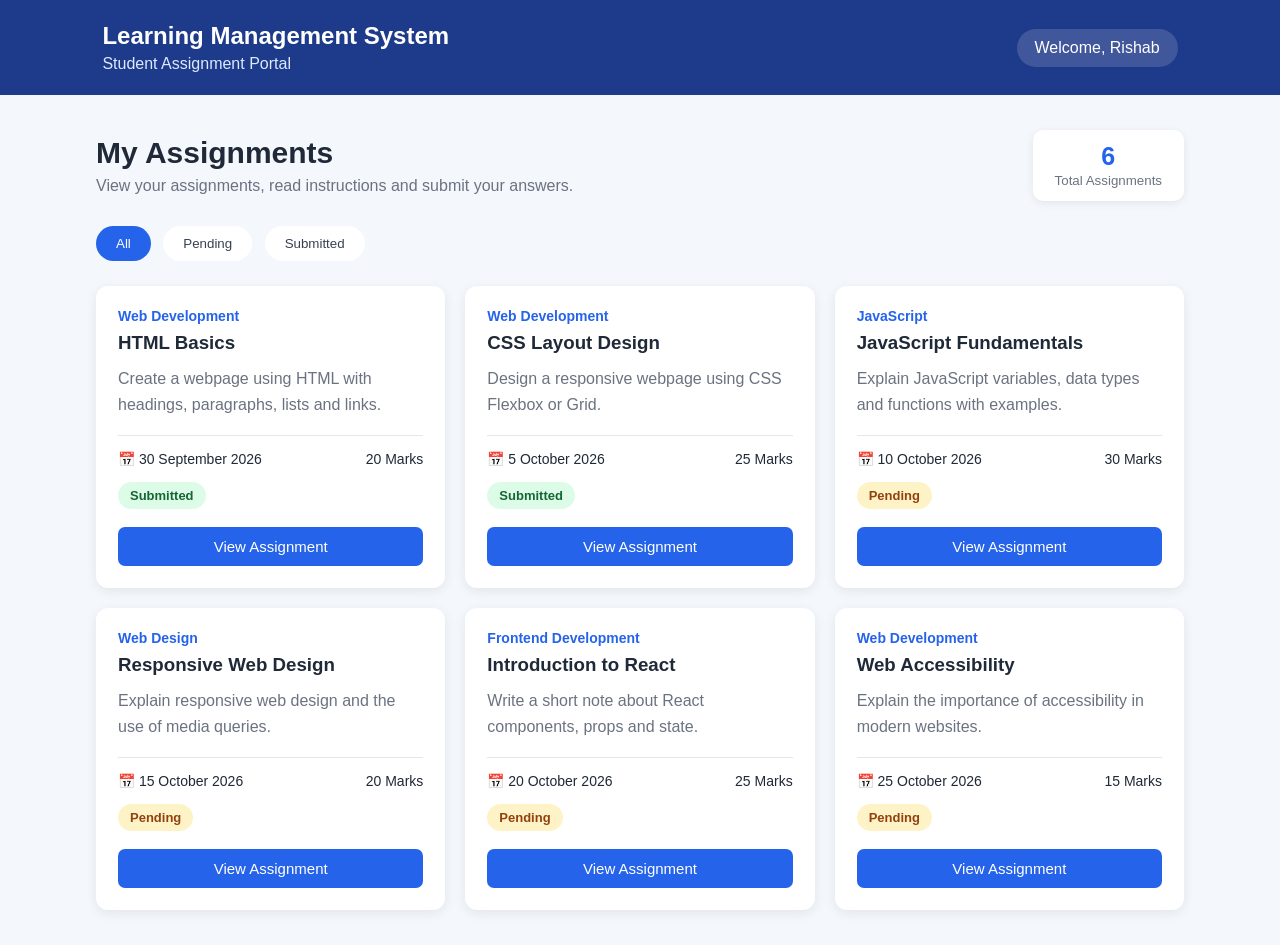
==== index.html @ 7cf72d22 "Assignment part is completed" ====
<!DOCTYPE html>
<html lang="en">

<head>
    <meta charset="UTF-8">
    <meta name="viewport" content="width=device-width, initial-scale=1.0">

    <title>Student Assignments | LMS</title>

    <link rel="stylesheet" href="style.css">
</head>

<body>

    <header class="header">
        <div>
            <h1>Learning Management System</h1>
            <p>Student Assignment Portal</p>
        </div>

        <div class="student-info">
            <span>Welcome, Rishab</span>
        </div>
    </header>


    <main class="container">

        <section class="page-heading">
            <div>
                <h2>My Assignments</h2>
                <p>
                    View your assignments, read instructions
                    and submit your answers.
                </p>
            </div>

            <div class="assignment-count">
                <span id="totalAssignments">0</span>
                <small>Total Assignments</small>
            </div>
        </section>


        <section class="filters">

            <button
                class="filter-btn active"
                data-filter="all">
                All
            </button>

            <button
                class="filter-btn"
                data-filter="pending">
                Pending
            </button>

            <button
                class="filter-btn"
                data-filter="submitted">
                Submitted
            </button>

        </section>


        <section
            id="assignmentList"
            class="assignment-grid">
        </section>


        <section
            id="assignmentDetails"
            class="details-section hidden">

            <button
                id="backBtn"
                class="back-btn">
                ← Back to Assignments
            </button>


            <div class="details-card">

                <div class="details-header">

                    <div>
                        <p
                            id="detailSubject"
                            class="subject">
                        </p>

                        <h2 id="detailTitle"></h2>
                    </div>

                    <span
                        id="detailStatus"
                        class="status">
                    </span>

                </div>


                <div class="assignment-info">

                    <div class="info-box">
                        <span>Due Date</span>
                        <strong id="detailDueDate"></strong>
                    </div>

                    <div class="info-box">
                        <span>Maximum Marks</span>
                        <strong id="detailMarks"></strong>
                    </div>

                </div>


                <div class="description">

                    <h3>Assignment Description</h3>

                    <p id="detailDescription"></p>

                </div>


                <div class="instructions">

                    <h3>Instructions</h3>

                    <ul id="detailInstructions"></ul>

                </div>


                <div class="answer-section">

                    <h3>Your Answer</h3>

                    <textarea
                        id="answerBox"
                        placeholder="Write your answer here..."
                        rows="10">
                    </textarea>

                    <div class="answer-footer">

                        <span id="wordCount">
                            0 characters
                        </span>

                        <button id="submitBtn">
                            Submit Assignment
                        </button>

                    </div>

                    <p
                        id="message"
                        class="message">
                    </p>

                </div>

            </div>

        </section>

    </main>


    <script src="script.js"></script>

</body>
</html>
---- style.css ----
* {
    margin: 0;
    padding: 0;
    box-sizing: border-box;
}

body {
    font-family: Arial, Helvetica, sans-serif;
    background: #f4f7fb;
    color: #1f2937;
}

.header {
    background: #1e3a8a;
    color: white;

    padding: 22px 8%;

    display: flex;
    justify-content: space-between;
    align-items: center;
}

.header h1 {
    font-size: 24px;
}

.header p {
    margin-top: 5px;
    color: #dbeafe;
}

.student-info {
    background: rgba(255,255,255,0.15);
    padding: 10px 18px;
    border-radius: 20px;
}

.container {
    width: 85%;
    max-width: 1200px;

    margin: 35px auto;
}

.page-heading {
    display: flex;
    justify-content: space-between;
    align-items: center;

    margin-bottom: 25px;
}

.page-heading h2 {
    font-size: 30px;
    margin-bottom: 7px;
}

.page-heading p {
    color: #6b7280;
}

.assignment-count {
    background: white;

    padding: 12px 22px;

    border-radius: 10px;

    text-align: center;

    box-shadow: 0 2px 8px rgba(0,0,0,0.08);
}

.assignment-count span {
    display: block;

    font-size: 25px;
    font-weight: bold;

    color: #2563eb;
}

.assignment-count small {
    color: #6b7280;
}

.filters {
    margin-bottom: 25px;
}

.filter-btn {
    border: none;

    background: white;

    padding: 10px 20px;

    margin-right: 8px;

    border-radius: 20px;

    cursor: pointer;

    color: #374151;
}

.filter-btn.active {
    background: #2563eb;
    color: white;
}

.assignment-grid {
    display: grid;

    grid-template-columns:
        repeat(auto-fit, minmax(290px, 1fr));

    gap: 20px;
}

.assignment-card {
    background: white;

    padding: 22px;

    border-radius: 12px;

    box-shadow: 0 3px 12px rgba(0,0,0,0.08);

    transition: 0.3s;
}

.assignment-card:hover {
    transform: translateY(-4px);

    box-shadow: 0 8px 20px rgba(0,0,0,0.12);
}

.subject {
    color: #2563eb;

    font-size: 14px;
    font-weight: bold;

    margin-bottom: 8px;
}

.assignment-card h3 {
    margin-bottom: 12px;
}

.card-description {
    color: #6b7280;

    line-height: 1.6;

    margin-bottom: 18px;
}

.card-info {
    border-top: 1px solid #e5e7eb;

    padding-top: 15px;

    margin-bottom: 15px;

    display: flex;
    justify-content: space-between;

    font-size: 14px;
}

.status {
    display: inline-block;

    padding: 6px 12px;

    border-radius: 20px;

    font-size: 13px;
    font-weight: bold;
}

.pending {
    background: #fef3c7;
    color: #92400e;
}

.submitted {
    background: #dcfce7;
    color: #166534;
}

.view-btn {
    width: 100%;

    border: none;

    background: #2563eb;
    color: white;

    padding: 11px;

    border-radius: 7px;

    cursor: pointer;

    font-size: 15px;
}

.view-btn:hover {
    background: #1d4ed8;
}

.hidden {
    display: none;
}

.back-btn {
    border: none;
    background: transparent;

    color: #2563eb;

    cursor: pointer;

    margin-bottom: 20px;

    font-size: 15px;
}

.details-card {
    background: white;

    padding: 30px;

    border-radius: 12px;

    box-shadow: 0 3px 12px rgba(0,0,0,0.08);
}

.details-header {
    display: flex;
    justify-content: space-between;
    align-items: center;

    border-bottom: 1px solid #e5e7eb;

    padding-bottom: 20px;
}

.assignment-info {
    display: grid;

    grid-template-columns: repeat(2, 1fr);

    gap: 15px;

    margin: 25px 0;
}

.info-box {
    background: #f8fafc;

    padding: 15px;

    border-radius: 8px;
}

.info-box span {
    display: block;

    color: #6b7280;

    font-size: 13px;

    margin-bottom: 5px;
}

.description,
.instructions,
.answer-section {
    margin-top: 25px;
}

.description h3,
.instructions h3,
.answer-section h3 {
    margin-bottom: 12px;
}

.description p {
    line-height: 1.7;
    color: #4b5563;
}

.instructions ul {
    padding-left: 20px;

    color: #4b5563;

    line-height: 1.8;
}

textarea {
    width: 100%;

    padding: 15px;

    border: 1px solid #d1d5db;

    border-radius: 8px;

    resize: vertical;

    font-size: 15px;

    outline: none;
}

textarea:focus {
    border-color: #2563eb;
}

.answer-footer {
    display: flex;

    justify-content: space-between;
    align-items: center;

    margin-top: 12px;
}

#wordCount {
    color: #6b7280;
    font-size: 13px;
}

#submitBtn {
    border: none;

    background: #16a34a;
    color: white;

    padding: 11px 20px;

    border-radius: 7px;

    cursor: pointer;
}

#submitBtn:hover {
    background: #15803d;
}

#submitBtn:disabled {
    background: #9ca3af;
    cursor: not-allowed;
}

.message {
    margin-top: 15px;

    font-weight: bold;
}

@media (max-width: 700px) {

    .header {
        flex-direction: column;
        align-items: flex-start;
        gap: 15px;
    }

    .container {
        width: 92%;
    }

    .page-heading {
        flex-direction: column;
        align-items: flex-start;
        gap: 15px;
    }

    .assignment-info {
        grid-template-columns: 1fr;
    }

    .details-header {
        flex-direction: column;
        align-items: flex-start;
        gap: 15px;
    }

    .answer-footer {
        flex-direction: column;
        align-items: flex-start;
        gap: 12px;
    }
}
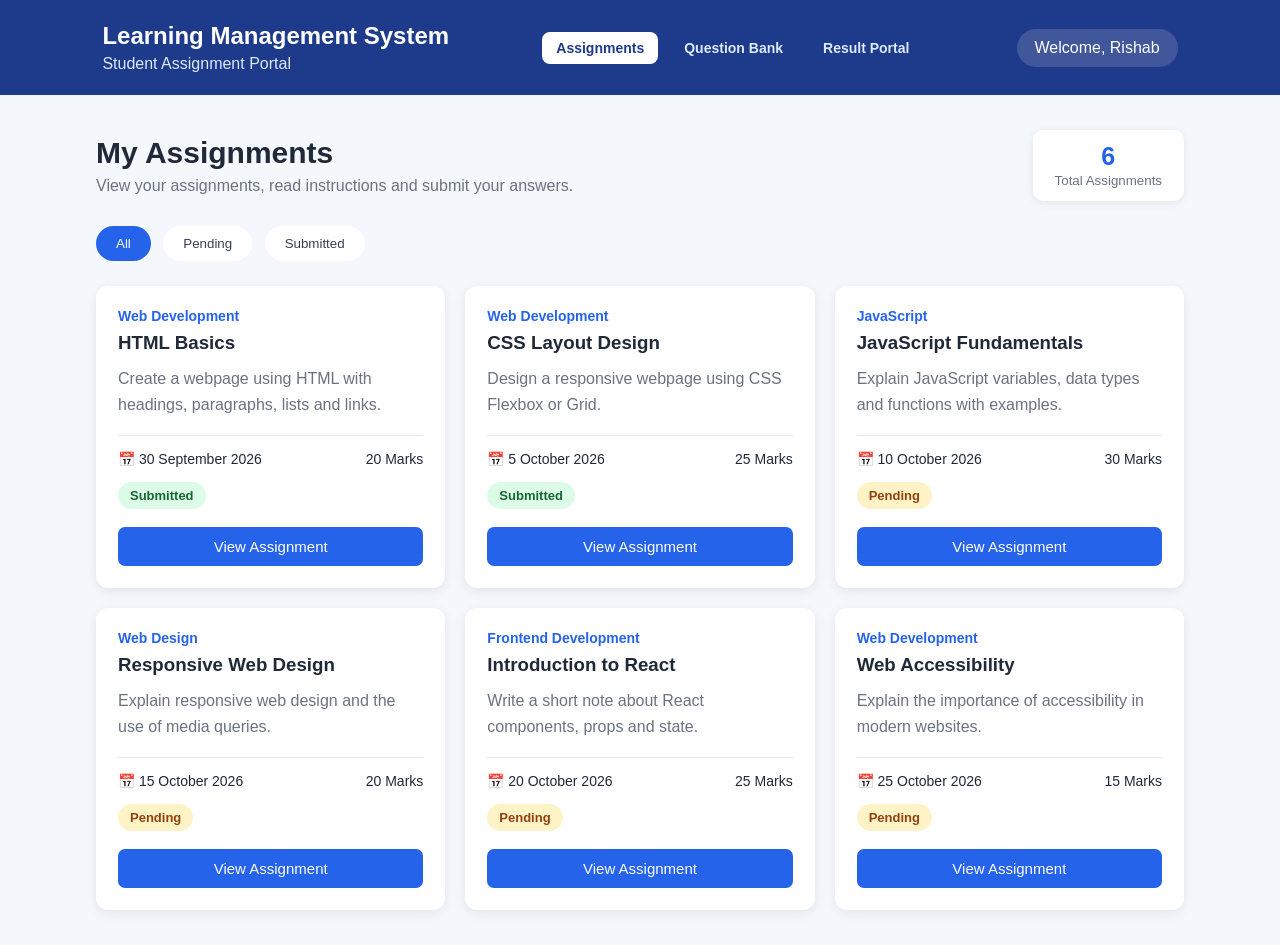
==== commit 6528b9ca: "Map and connect Assignment, Question Bank, and Result Portal with unified navigation and logic" ====
--- a/index.html
+++ b/index.html
@@ -17,6 +17,12 @@
             <h1>Learning Management System</h1>
             <p>Student Assignment Portal</p>
         </div>
+
+        <nav class="nav-links">
+            <a href="index.html" class="nav-link active">Assignments</a>
+            <a href="question.html" class="nav-link">Question Bank</a>
+            <a href="result.html" class="nav-link">Result Portal</a>
+        </nav>
 
         <div class="student-info">
             <span>Welcome, Rishab</span>
--- a/style.css
+++ b/style.css
@@ -398,4 +398,290 @@
         align-items: flex-start;
         gap: 12px;
     }
+}
+
+/* ========================================================
+   NAVIGATION & UNIFIED APP STYLES
+   ======================================================== */
+.nav-links {
+    display: flex;
+    gap: 12px;
+    align-items: center;
+}
+
+.nav-link {
+    color: #dbeafe;
+    text-decoration: none;
+    font-size: 14px;
+    font-weight: 600;
+    padding: 8px 14px;
+    border-radius: 8px;
+    transition: all 0.2s ease;
+}
+
+.nav-link:hover {
+    background: rgba(255, 255, 255, 0.15);
+    color: #ffffff;
+}
+
+.nav-link.active {
+    background: #ffffff;
+    color: #1e3a8a;
+}
+
+/* Question Bank & Result Page Layouts */
+.qb-layout, .result-layout {
+    display: grid;
+    grid-template-columns: 380px 1fr;
+    gap: 24px;
+}
+
+.card {
+    background: #ffffff;
+    border-radius: 12px;
+    padding: 24px;
+    box-shadow: 0 4px 6px -1px rgba(0, 0, 0, 0.05);
+    border: 1px solid #e5e7eb;
+}
+
+.qb-card h3, .form-section h2 {
+    font-size: 18px;
+    margin-bottom: 16px;
+    color: #1e3a8a;
+}
+
+label {
+    display: block;
+    font-size: 13px;
+    font-weight: 600;
+    color: #374151;
+    margin-top: 10px;
+    margin-bottom: 4px;
+}
+
+input, select, textarea {
+    width: 100%;
+    padding: 10px 12px;
+    border: 1.5px solid #d1d5db;
+    border-radius: 8px;
+    font-size: 14px;
+    outline: none;
+    font-family: inherit;
+    transition: border-color 0.2s;
+}
+
+input:focus, select:focus, textarea:focus {
+    border-color: #2563eb;
+}
+
+.readonly-input {
+    background: #f3f4f6;
+    color: #6b7280;
+    cursor: not-allowed;
+}
+
+.btn {
+    border: none;
+    padding: 10px 16px;
+    border-radius: 8px;
+    font-weight: 600;
+    font-size: 14px;
+    cursor: pointer;
+    transition: background 0.2s;
+}
+
+.btn-primary {
+    background: #2563eb;
+    color: #ffffff;
+}
+
+.btn-primary:hover {
+    background: #1d4ed8;
+}
+
+.btn-secondary {
+    background: #f3f4f6;
+    color: #374151;
+}
+
+.btn-secondary:hover {
+    background: #e5e7eb;
+}
+
+.btn-sm {
+    padding: 5px 10px;
+    font-size: 12px;
+    border-radius: 6px;
+}
+
+.btn-edit {
+    background: #fef3c7;
+    color: #92400e;
+}
+
+.btn-del {
+    background: #fee2e2;
+    color: #991b1b;
+}
+
+.badge {
+    padding: 3px 8px;
+    border-radius: 12px;
+    font-size: 11px;
+    font-weight: 700;
+    display: inline-block;
+}
+
+.b-mcq {
+    background: #dcfce7;
+    color: #166534;
+}
+
+.b-desc {
+    background: #ffedd5;
+    color: #9a3412;
+}
+
+.q-item {
+    border: 1px solid #e5e7eb;
+    border-radius: 10px;
+    padding: 14px;
+    margin-bottom: 12px;
+    background: #f9fafb;
+}
+
+.q-item-header {
+    display: flex;
+    justify-content: space-between;
+    align-items: center;
+    margin-bottom: 6px;
+}
+
+.q-item h4 {
+    font-size: 15px;
+    color: #111827;
+    margin-bottom: 8px;
+}
+
+.opt-list {
+    font-size: 13px;
+    color: #4b5563;
+    line-height: 1.6;
+    margin-bottom: 8px;
+    padding-left: 18px;
+}
+
+.correct-ans {
+    color: #16a34a;
+    font-weight: 600;
+    font-size: 13px;
+}
+
+/* Result Section Styles */
+.result-card {
+    background: #f8fafc;
+    display: flex;
+    flex-direction: column;
+    justify-content: space-between;
+}
+
+.result-header {
+    border-bottom: 2px dashed #cbd5e1;
+    padding-bottom: 15px;
+    margin-bottom: 20px;
+}
+
+.student-name-display {
+    font-size: 14px;
+    color: #64748b;
+    margin-top: 4px;
+}
+
+.marks-list {
+    list-style: none;
+    margin-bottom: 20px;
+}
+
+.marks-item {
+    display: flex;
+    justify-content: space-between;
+    margin-bottom: 12px;
+    font-size: 15px;
+}
+
+.summary-card {
+    background: #ffffff;
+    border-radius: 12px;
+    padding: 20px;
+    border: 1px solid #e2e8f0;
+}
+
+.summary-row {
+    display: flex;
+    justify-content: space-between;
+    align-items: center;
+    margin-bottom: 10px;
+}
+
+.summary-row.total {
+    font-size: 17px;
+    font-weight: 700;
+}
+
+.summary-row.percentage {
+    font-size: 22px;
+    font-weight: 800;
+    color: #2563eb;
+}
+
+.progress-bar-bg {
+    width: 100%;
+    height: 10px;
+    background: #e2e8f0;
+    border-radius: 10px;
+    overflow: hidden;
+    margin-top: 12px;
+}
+
+.progress-bar-fill {
+    height: 100%;
+    width: 0%;
+    background: #2563eb;
+    border-radius: 10px;
+    transition: width 0.4s ease;
+}
+
+.status-badge {
+    padding: 4px 12px;
+    border-radius: 20px;
+    font-size: 12px;
+    font-weight: 700;
+    text-transform: uppercase;
+}
+
+.badge-pass {
+    background: #d1fae5;
+    color: #065f46;
+}
+
+.badge-fail {
+    background: #fee2e2;
+    color: #991b1b;
+}
+
+.grid-2 {
+    display: grid;
+    grid-template-columns: 1fr 1fr;
+    gap: 12px;
+}
+
+@media (max-width: 900px) {
+    .qb-layout, .result-layout {
+        grid-template-columns: 1fr;
+    }
+    .header {
+        flex-direction: column;
+        align-items: flex-start;
+        gap: 12px;
+    }
 }
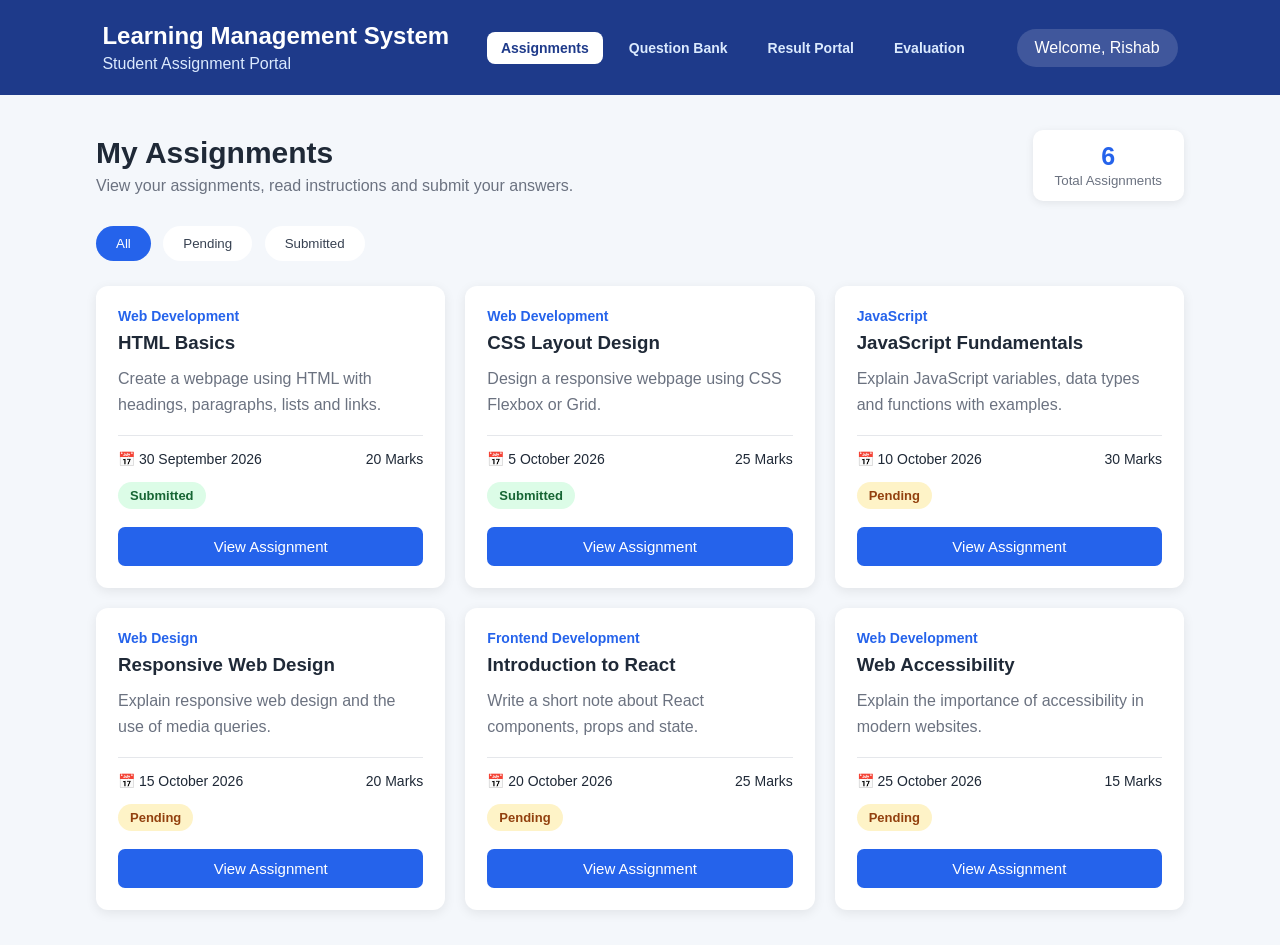
==== commit 2fe20313: "Integrate Evaluation module into unified navigation, styles, and script" ====
--- a/index.html
+++ b/index.html
@@ -22,6 +22,7 @@
             <a href="index.html" class="nav-link active">Assignments</a>
             <a href="question.html" class="nav-link">Question Bank</a>
             <a href="result.html" class="nav-link">Result Portal</a>
+            <a href="evaluation.html" class="nav-link">Evaluation</a>
         </nav>
 
         <div class="student-info">
--- a/style.css
+++ b/style.css
@@ -684,4 +684,83 @@
         align-items: flex-start;
         gap: 12px;
     }
+}
+
+/* ========================================================
+   EVALUATION DASHBOARD STYLES
+   ======================================================== */
+.eval-layout {
+    display: flex;
+    flex-direction: column;
+    gap: 24px;
+}
+
+.eval-table {
+    width: 100%;
+    border-collapse: collapse;
+    margin-top: 10px;
+}
+
+.eval-table th, .eval-table td {
+    padding: 12px 14px;
+    border: 1px solid #e5e7eb;
+    text-align: left;
+    font-size: 14px;
+}
+
+.eval-table th {
+    background: #f1f5f9;
+    color: #1e3a8a;
+    font-weight: 700;
+}
+
+.eval-table tr:hover {
+    background: #f9fafb;
+}
+
+.eval-detail-header {
+    display: flex;
+    justify-content: space-between;
+    align-items: center;
+    border-bottom: 1px solid #e5e7eb;
+    padding-bottom: 12px;
+    margin-bottom: 14px;
+}
+
+.meta-row {
+    display: flex;
+    gap: 24px;
+    flex-wrap: wrap;
+    font-size: 14px;
+    color: #374151;
+    margin-bottom: 12px;
+}
+
+.answer-display {
+    background: #f8fafc;
+    border: 1px solid #e2e8f0;
+    border-radius: 8px;
+    padding: 14px;
+    font-size: 14px;
+    color: #1f2937;
+    line-height: 1.6;
+    margin-top: 6px;
+    min-height: 50px;
+}
+
+.error-msg {
+    color: #dc2626;
+    font-size: 13px;
+    margin-top: 8px;
+    font-weight: 600;
+}
+
+.eval-result-box {
+    margin-top: 18px;
+    padding: 16px;
+    background: #f0fdf4;
+    border: 1px solid #bbf7d0;
+    border-radius: 8px;
+    font-size: 14px;
+    line-height: 1.8;
 }
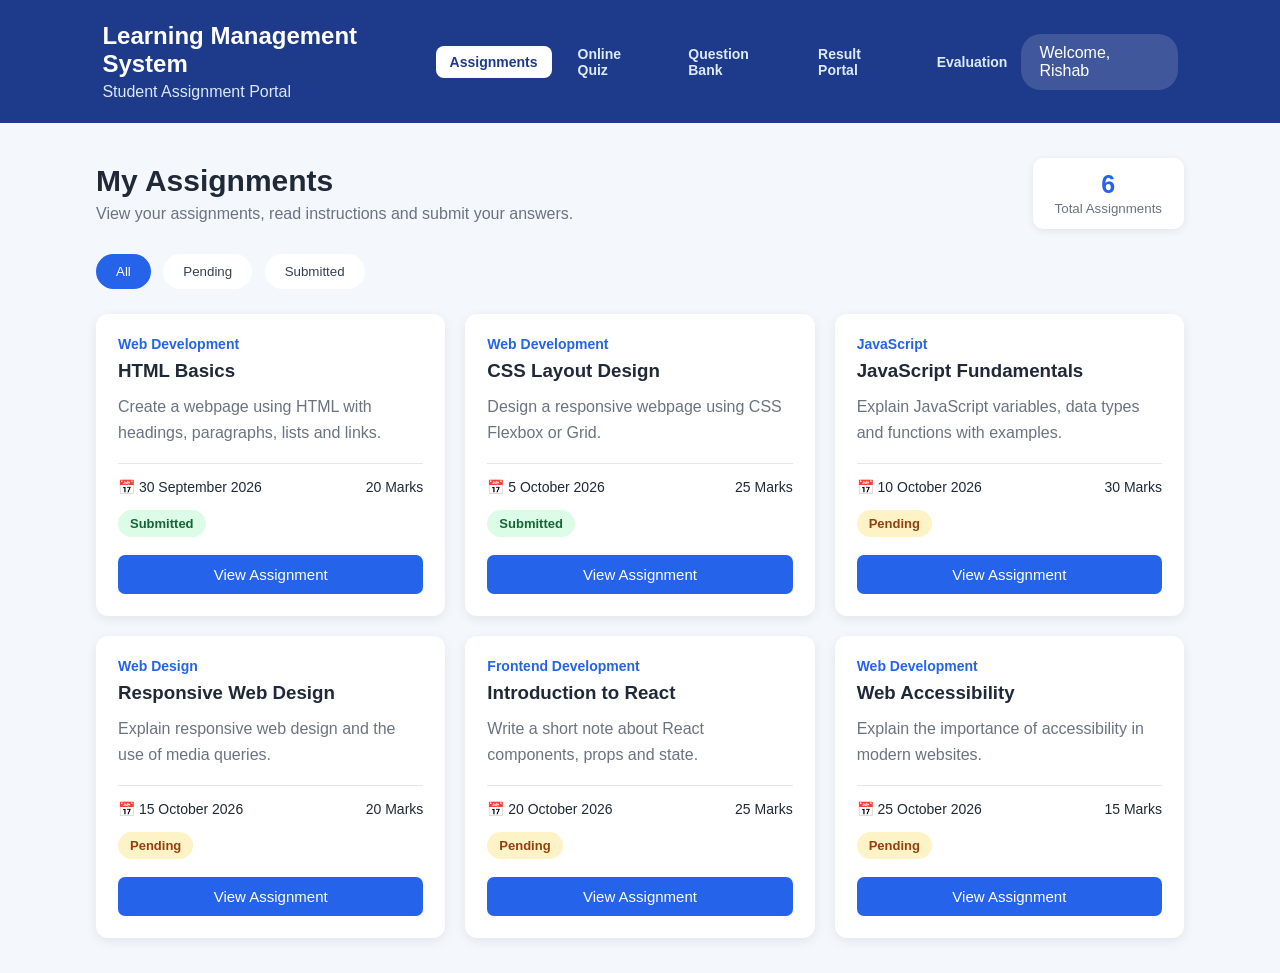
==== commit a031ce80: "Integrate quiz component into unified style.css, script.js, and navbar" ====
--- a/index.html
+++ b/index.html
@@ -20,6 +20,7 @@
 
         <nav class="nav-links">
             <a href="index.html" class="nav-link active">Assignments</a>
+            <a href="quiz.html" class="nav-link">Online Quiz</a>
             <a href="question.html" class="nav-link">Question Bank</a>
             <a href="result.html" class="nav-link">Result Portal</a>
             <a href="evaluation.html" class="nav-link">Evaluation</a>
--- a/style.css
+++ b/style.css
@@ -763,4 +763,190 @@
     border-radius: 8px;
     font-size: 14px;
     line-height: 1.8;
+}
+
+/* ========================================================
+   QUIZ COMPONENT STYLES
+   ======================================================== */
+.quiz-container {
+    width: 100%;
+    max-width: 760px;
+    margin: 0 auto;
+}
+
+.quiz-header-card {
+    text-align: center;
+    margin-bottom: 20px;
+}
+
+.quiz-header-card h2 {
+    font-size: 26px;
+    color: #1e3a8a;
+    margin-bottom: 8px;
+}
+
+#question-number {
+    color: #64748b;
+    font-size: 15px;
+    font-weight: 500;
+}
+
+.quiz-card {
+    background-color: #ffffff;
+    padding: 30px;
+    border-radius: 12px;
+    box-shadow: 0 4px 6px -1px rgba(0, 0, 0, 0.05);
+    border: 1px solid #e5e7eb;
+}
+
+.quiz-card h3 {
+    font-size: 20px;
+    color: #1f2937;
+    margin-bottom: 24px;
+    line-height: 1.4;
+}
+
+.quiz-option {
+    display: block;
+    width: 100%;
+    padding: 14px 18px;
+    margin-bottom: 12px;
+    border: 1.5px solid #e2e8f0;
+    border-radius: 8px;
+    background-color: #ffffff;
+    cursor: pointer;
+    text-align: left;
+    font-size: 15px;
+    color: #1f2937;
+    font-family: inherit;
+    transition: all 0.2s ease;
+}
+
+.quiz-option:hover {
+    background-color: #f8fafc;
+    border-color: #cbd5e1;
+}
+
+.quiz-option.selected {
+    background-color: #eff6ff;
+    border-color: #2563eb;
+    color: #1d4ed8;
+    font-weight: 600;
+}
+
+.quiz-button-container {
+    display: flex;
+    justify-content: space-between;
+    gap: 12px;
+    margin-top: 25px;
+}
+
+.quiz-btn {
+    border: none;
+    padding: 11px 22px;
+    border-radius: 8px;
+    cursor: pointer;
+    font-size: 14px;
+    font-weight: 600;
+    font-family: inherit;
+    transition: all 0.2s ease;
+}
+
+.quiz-btn:disabled {
+    opacity: 0.5;
+    cursor: not-allowed;
+}
+
+.quiz-btn-prev {
+    background-color: #f1f5f9;
+    color: #475569;
+}
+
+.quiz-btn-prev:hover:not(:disabled) {
+    background-color: #e2e8f0;
+}
+
+.quiz-btn-next {
+    background-color: #2563eb;
+    color: #ffffff;
+}
+
+.quiz-btn-next:hover {
+    background-color: #1d4ed8;
+}
+
+.quiz-btn-submit {
+    background-color: #16a34a;
+    color: #ffffff;
+}
+
+.quiz-btn-submit:hover {
+    background-color: #15803d;
+}
+
+.quiz-btn-restart {
+    background-color: #2563eb;
+    color: #ffffff;
+    margin-top: 20px;
+}
+
+.quiz-btn-restart:hover {
+    background-color: #1d4ed8;
+}
+
+.quiz-result-container {
+    display: none;
+    background-color: #ffffff;
+    margin-top: 20px;
+    padding: 30px;
+    border-radius: 12px;
+    text-align: center;
+    box-shadow: 0 4px 6px -1px rgba(0, 0, 0, 0.05);
+    border: 1px solid #e5e7eb;
+}
+
+.quiz-result-container h2 {
+    font-size: 24px;
+    color: #1e3a8a;
+    margin-bottom: 20px;
+}
+
+.quiz-result-stats {
+    display: grid;
+    grid-template-columns: repeat(auto-fit, minmax(140px, 1fr));
+    gap: 16px;
+    margin: 20px 0;
+}
+
+.quiz-stat-card {
+    background: #f8fafc;
+    border: 1px solid #e2e8f0;
+    border-radius: 10px;
+    padding: 16px;
+}
+
+.quiz-stat-card span {
+    display: block;
+    font-size: 13px;
+    color: #64748b;
+    margin-bottom: 6px;
+}
+
+.quiz-stat-card strong {
+    font-size: 20px;
+    color: #1e3a8a;
+}
+
+@media (max-width: 600px) {
+    .quiz-card {
+        padding: 20px;
+    }
+
+    .quiz-button-container {
+        flex-direction: column;
+    }
+
+    .quiz-btn {
+        width: 100%;
+    }
 }
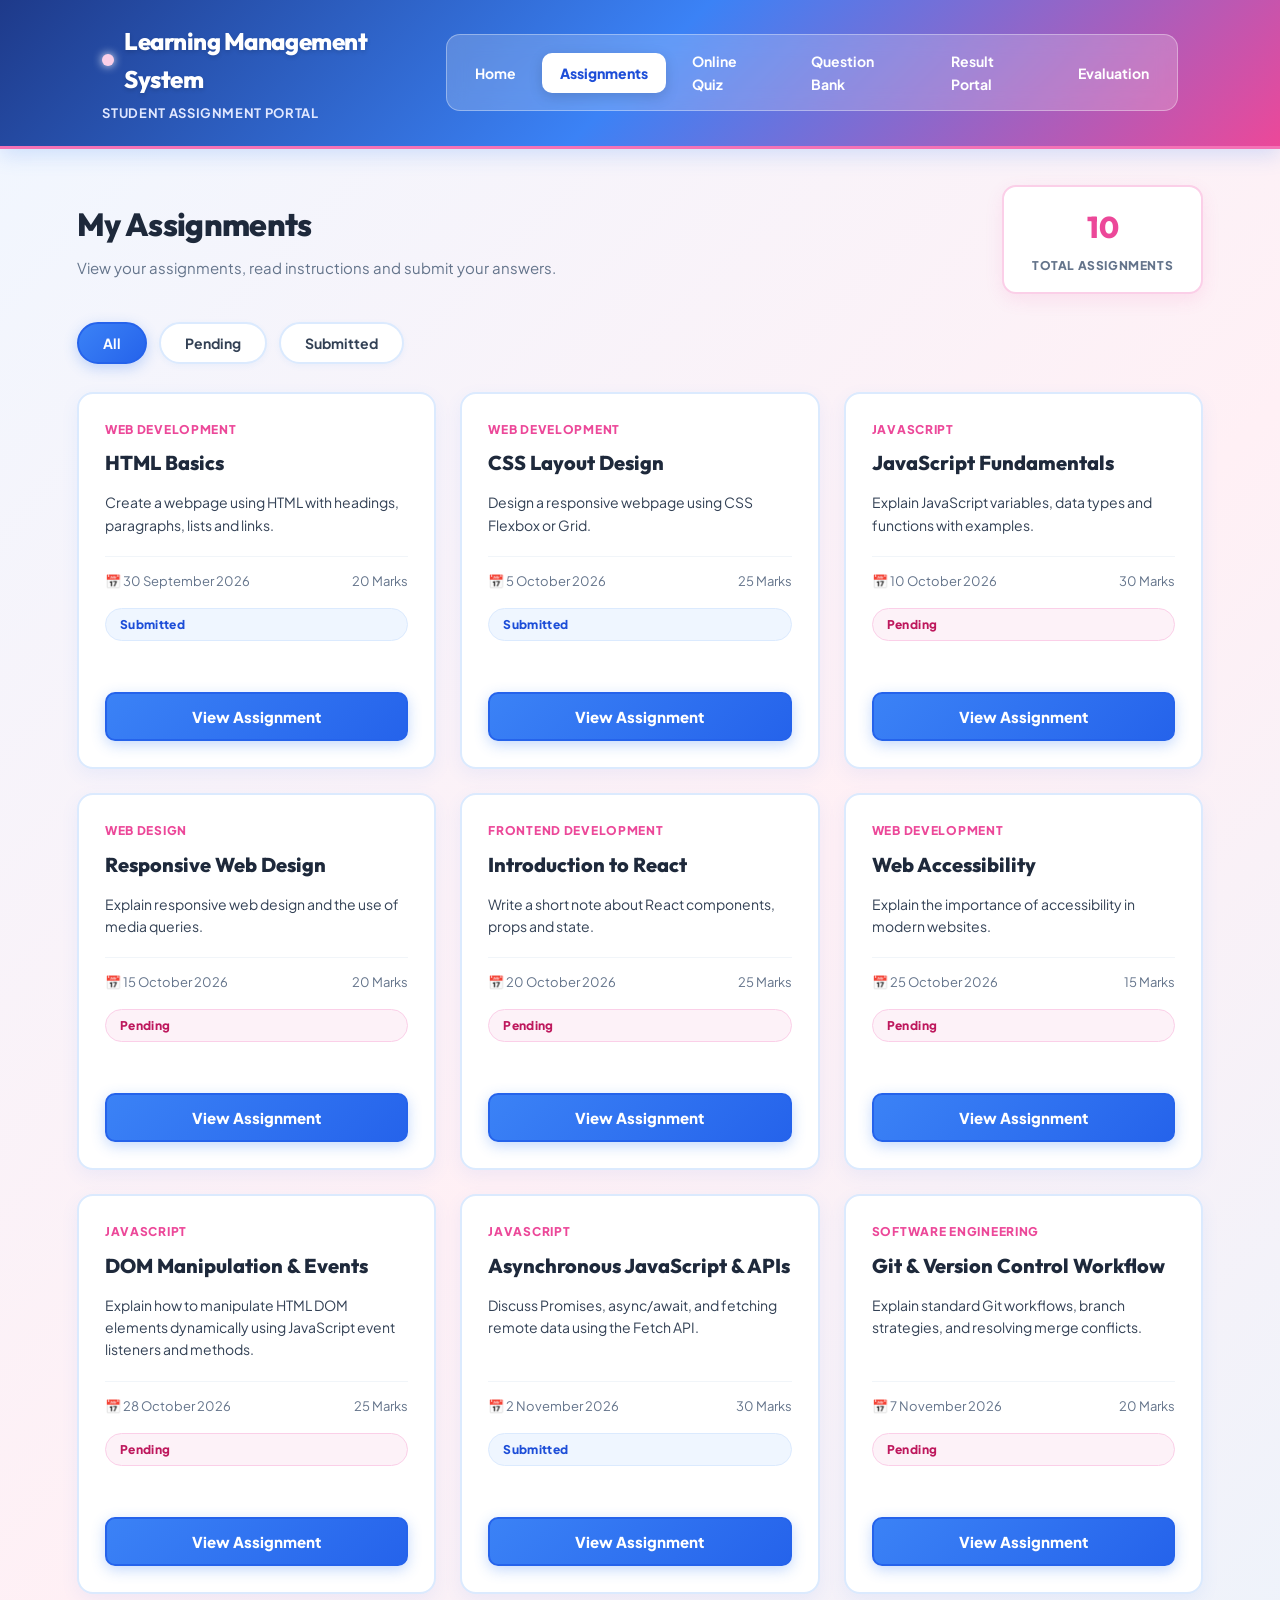
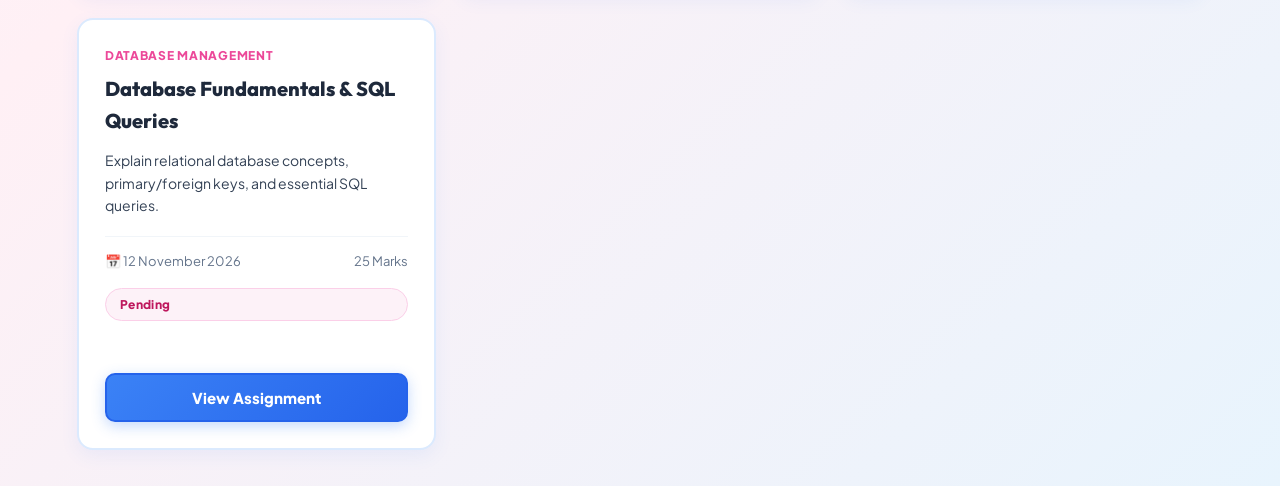
==== commit 938ad896: "upadated entire project" ====
--- a/index.html
+++ b/index.html
@@ -5,7 +5,7 @@
     <meta charset="UTF-8">
     <meta name="viewport" content="width=device-width, initial-scale=1.0">
 
-    <title>Student Assignments | LMS</title>
+    <title>Student Assignments </title>
 
     <link rel="stylesheet" href="style.css">
 </head>
@@ -19,6 +19,7 @@
         </div>
 
         <nav class="nav-links">
+            <a href="home.html" class="nav-link">Home</a>
             <a href="index.html" class="nav-link active">Assignments</a>
             <a href="quiz.html" class="nav-link">Online Quiz</a>
             <a href="question.html" class="nav-link">Question Bank</a>
@@ -26,9 +27,6 @@
             <a href="evaluation.html" class="nav-link">Evaluation</a>
         </nav>
 
-        <div class="student-info">
-            <span>Welcome, Rishab</span>
-        </div>
     </header>
 
 
@@ -52,40 +50,28 @@
 
         <section class="filters">
 
-            <button
-                class="filter-btn active"
-                data-filter="all">
+            <button class="filter-btn active" data-filter="all">
                 All
             </button>
 
-            <button
-                class="filter-btn"
-                data-filter="pending">
+            <button class="filter-btn" data-filter="pending">
                 Pending
             </button>
 
-            <button
-                class="filter-btn"
-                data-filter="submitted">
+            <button class="filter-btn" data-filter="submitted">
                 Submitted
             </button>
 
         </section>
 
 
-        <section
-            id="assignmentList"
-            class="assignment-grid">
+        <section id="assignmentList" class="assignment-grid">
         </section>
 
 
-        <section
-            id="assignmentDetails"
-            class="details-section hidden">
+        <section id="assignmentDetails" class="details-section hidden">
 
-            <button
-                id="backBtn"
-                class="back-btn">
+            <button id="backBtn" class="back-btn">
                 ← Back to Assignments
             </button>
 
@@ -95,17 +81,13 @@
                 <div class="details-header">
 
                     <div>
-                        <p
-                            id="detailSubject"
-                            class="subject">
+                        <p id="detailSubject" class="subject">
                         </p>
 
                         <h2 id="detailTitle"></h2>
                     </div>
 
-                    <span
-                        id="detailStatus"
-                        class="status">
+                    <span id="detailStatus" class="status">
                     </span>
 
                 </div>
@@ -148,10 +130,7 @@
 
                     <h3>Your Answer</h3>
 
-                    <textarea
-                        id="answerBox"
-                        placeholder="Write your answer here..."
-                        rows="10">
+                    <textarea id="answerBox" placeholder="Write your answer here..." rows="10">
                     </textarea>
 
                     <div class="answer-footer">
@@ -166,9 +145,7 @@
 
                     </div>
 
-                    <p
-                        id="message"
-                        class="message">
+                    <p id="message" class="message">
                     </p>
 
                 </div>
@@ -183,4 +160,5 @@
     <script src="script.js"></script>
 
 </body>
+
 </html>
--- a/style.css
+++ b/style.css
@@ -1,3 +1,68 @@
+/* ========================================================
+   THEME: COLORFUL LIGHT BLUE & LIGHT PINK PALETTE
+   TYPOGRAPHY: Plus Jakarta Sans / Outfit / JetBrains Mono
+   BUTTONS: Enhanced Thickness & Sturdy Border Padding
+   ======================================================== */
+@import url('https://fonts.googleapis.com/css2?family=Outfit:wght@400;500;600;700;800;900&family=Plus+Jakarta+Sans:wght@400;500;600;700;800&family=JetBrains+Mono:wght@500;600;700&display=swap');
+
+:root {
+    /* Main Background & Surface Colors (Light Blue & Light Pink Tones) */
+    --bg-main: #f0f7ff;
+    /* Soothing light pastel blue backdrop */
+    --bg-gradient: linear-gradient(135deg, #f0f7ff 0%, #fff0f5 50%, #e8f4fd 100%);
+    --bg-card: #ffffff;
+    /* Crisp white cards */
+    --bg-card-blue: #f3f8fe;
+    /* Pastel light blue card tint */
+    --bg-card-pink: #fdf2f7;
+    /* Pastel light pink card tint */
+    --bg-input: #ffffff;
+    /* Clean white inputs */
+
+    /* Borders */
+    --border-color: #dbeafe;
+    /* Soft light blue border */
+    --border-pink: #fbcfe8;
+    /* Soft light pink border */
+    --border-highlight: #93c5fd;
+    /* Active blue border */
+
+    /* Colorful Light Blue & Light Pink Accents */
+    --color-blue-primary: #3b82f6;
+    /* Sky/Vibrant Blue */
+    --color-blue-hover: #2563eb;
+    /* Deep Sky Blue */
+    --color-blue-light: #eff6ff;
+    /* Light blue tint */
+    --color-blue-dark: #1d4ed8;
+    /* Readable text blue */
+    --color-blue-glow: rgba(59, 130, 246, 0.3);
+
+    --color-pink-primary: #ec4899;
+    /* Vibrant Rose Pink */
+    --color-pink-hover: #db2777;
+    /* Deep Pink */
+    --color-pink-light: #fdf2f8;
+    /* Light pink tint */
+    --color-pink-dark: #be185d;
+    /* Readable text pink */
+    --color-pink-glow: rgba(236, 72, 153, 0.3);
+
+    /* Text Colors for Maximum Clarity & Contrast */
+    --text-white: #ffffff;
+    --text-heading: #1e293b;
+    /* Deep slate/navy */
+    --text-body: #334155;
+    /* Slate-700 body text */
+    --text-muted: #64748b;
+    /* Muted slate */
+
+    /* Typography */
+    --font-heading: 'Outfit', -apple-system, BlinkMacSystemFont, "Segoe UI", Roboto, sans-serif;
+    --font-body: 'Plus Jakarta Sans', -apple-system, BlinkMacSystemFont, "Segoe UI", Roboto, sans-serif;
+    --font-mono: 'JetBrains Mono', monospace;
+}
+
 * {
     margin: 0;
     padding: 0;
@@ -5,374 +70,1455 @@
 }
 
 body {
-    font-family: Arial, Helvetica, sans-serif;
-    background: #f4f7fb;
-    color: #1f2937;
-}
-
+    font-family: var(--font-body);
+    background: var(--bg-gradient);
+    background-color: var(--bg-main);
+    color: var(--text-body);
+    line-height: 1.6;
+    -webkit-font-smoothing: antialiased;
+    min-height: 100vh;
+}
+
+/* ========================================================
+   HEADER & NAVIGATION
+   ======================================================== */
 .header {
-    background: #1e3a8a;
-    color: white;
-
+    background: linear-gradient(135deg, #1e3a8a 0%, #3b82f6 50%, #ec4899 100%);
+    color: var(--text-white);
     padding: 22px 8%;
-
     display: flex;
     justify-content: space-between;
     align-items: center;
+    border-bottom: 3.5px solid #f472b6;
+    box-shadow: 0 6px 20px rgba(59, 130, 246, 0.2);
+    position: relative;
+    z-index: 10;
 }
 
 .header h1 {
+    font-family: var(--font-heading);
     font-size: 24px;
+    font-weight: 800;
+    letter-spacing: -0.02em;
+    color: var(--text-white);
+    display: flex;
+    align-items: center;
+    gap: 10px;
+    text-shadow: 0 2px 4px rgba(0, 0, 0, 0.15);
+}
+
+.header h1::before {
+    content: "";
+    display: inline-block;
+    width: 12px;
+    height: 12px;
+    border-radius: 50%;
+    background-color: #fbcfe8;
+    box-shadow: 0 0 10px #ffffff;
 }
 
 .header p {
-    margin-top: 5px;
-    color: #dbeafe;
-}
-
-.student-info {
-    background: rgba(255,255,255,0.15);
-    padding: 10px 18px;
-    border-radius: 20px;
-}
-
+    margin-top: 4px;
+    color: #e0e7ff;
+    font-size: 13px;
+    font-weight: 700;
+    letter-spacing: 0.05em;
+    text-transform: uppercase;
+}
+
+.nav-links {
+    display: flex;
+    gap: 8px;
+    align-items: center;
+    background: rgba(255, 255, 255, 0.2);
+    backdrop-filter: blur(10px);
+    padding: 6px 10px;
+    border-radius: 14px;
+    border: 1.5px solid rgba(255, 255, 255, 0.35);
+}
+
+.nav-link {
+    color: #ffffff;
+    text-decoration: none;
+    font-size: 14px;
+    font-weight: 700;
+    padding: 9px 18px;
+    border-radius: 10px;
+    transition: all 0.2s cubic-bezier(0.4, 0, 0.2, 1);
+}
+
+.nav-link:hover {
+    color: #ffffff;
+    background: rgba(255, 255, 255, 0.28);
+    transform: translateY(-1px);
+}
+
+.nav-link.active {
+    background: #ffffff;
+    color: var(--color-blue-dark);
+    font-weight: 800;
+    box-shadow: 0 4px 14px rgba(0, 0, 0, 0.15);
+}
+
+
+.student-info span {
+    color: var(--text-white);
+}
+
+/* ========================================================
+   CONTAINER & HEADINGS
+   ======================================================== */
 .container {
-    width: 85%;
-    max-width: 1200px;
-
-    margin: 35px auto;
+    width: 88%;
+    max-width: 1240px;
+    margin: 36px auto;
 }
 
 .page-heading {
     display: flex;
     justify-content: space-between;
     align-items: center;
-
-    margin-bottom: 25px;
+    margin-bottom: 28px;
 }
 
 .page-heading h2 {
-    font-size: 30px;
-    margin-bottom: 7px;
+    font-family: var(--font-heading);
+    font-size: 32px;
+    font-weight: 800;
+    letter-spacing: -0.02em;
+    color: var(--text-heading);
+    margin-bottom: 6px;
 }
 
 .page-heading p {
-    color: #6b7280;
+    color: var(--text-muted);
+    font-size: 15px;
 }
 
 .assignment-count {
-    background: white;
-
-    padding: 12px 22px;
-
-    border-radius: 10px;
-
+    background: #ffffff;
+    padding: 16px 28px;
+    border-radius: 14px;
     text-align: center;
-
-    box-shadow: 0 2px 8px rgba(0,0,0,0.08);
+    border: 2px solid var(--border-pink);
+    box-shadow: 0 6px 18px rgba(236, 72, 153, 0.1);
+    min-width: 140px;
 }
 
 .assignment-count span {
     display: block;
-
-    font-size: 25px;
-    font-weight: bold;
-
-    color: #2563eb;
+    font-family: var(--font-heading);
+    font-size: 30px;
+    font-weight: 800;
+    color: var(--color-pink-primary);
 }
 
 .assignment-count small {
-    color: #6b7280;
-}
-
-.filters {
-    margin-bottom: 25px;
-}
-
-.filter-btn {
-    border: none;
-
-    background: white;
-
-    padding: 10px 20px;
-
-    margin-right: 8px;
-
-    border-radius: 20px;
-
+    color: var(--text-muted);
+    font-size: 12px;
+    font-weight: 800;
+    text-transform: uppercase;
+    letter-spacing: 0.05em;
+}
+
+/* ========================================================
+   BUTTONS (INCREASED THICKNESS & STURDINESS)
+   ======================================================== */
+.btn {
+    border: 2px solid transparent;
+    padding: 13px 24px;
+    border-radius: 10px;
+    font-family: var(--font-body);
+    font-weight: 800;
+    font-size: 15px;
     cursor: pointer;
-
-    color: #374151;
-}
-
-.filter-btn.active {
-    background: #2563eb;
-    color: white;
-}
-
-.assignment-grid {
-    display: grid;
-
-    grid-template-columns:
-        repeat(auto-fit, minmax(290px, 1fr));
-
-    gap: 20px;
-}
-
-.assignment-card {
-    background: white;
-
-    padding: 22px;
-
-    border-radius: 12px;
-
-    box-shadow: 0 3px 12px rgba(0,0,0,0.08);
-
-    transition: 0.3s;
-}
-
-.assignment-card:hover {
-    transform: translateY(-4px);
-
-    box-shadow: 0 8px 20px rgba(0,0,0,0.12);
-}
-
-.subject {
-    color: #2563eb;
-
-    font-size: 14px;
-    font-weight: bold;
-
-    margin-bottom: 8px;
-}
-
-.assignment-card h3 {
-    margin-bottom: 12px;
-}
-
-.card-description {
-    color: #6b7280;
-
-    line-height: 1.6;
-
-    margin-bottom: 18px;
-}
-
-.card-info {
-    border-top: 1px solid #e5e7eb;
-
-    padding-top: 15px;
-
-    margin-bottom: 15px;
-
-    display: flex;
-    justify-content: space-between;
-
-    font-size: 14px;
-}
-
-.status {
-    display: inline-block;
-
-    padding: 6px 12px;
-
-    border-radius: 20px;
-
+    transition: all 0.25s ease;
+    display: inline-flex;
+    align-items: center;
+    justify-content: center;
+    text-decoration: none;
+    box-shadow: 0 4px 10px rgba(0, 0, 0, 0.08);
+}
+
+.btn:active {
+    transform: scale(0.98);
+}
+
+.btn-primary {
+    background: linear-gradient(135deg, var(--color-blue-primary) 0%, var(--color-blue-hover) 100%);
+    color: #ffffff;
+    border-color: #2563eb;
+    box-shadow: 0 4px 14px var(--color-blue-glow);
+}
+
+.btn-primary:hover {
+    background: linear-gradient(135deg, #2563eb 0%, #1d4ed8 100%);
+    box-shadow: 0 6px 20px rgba(37, 99, 235, 0.4);
+    transform: translateY(-2px);
+}
+
+.btn-secondary {
+    background: #ffffff;
+    color: var(--color-pink-dark);
+    border: 2.5px solid var(--border-pink);
+}
+
+.btn-secondary:hover {
+    background: var(--color-pink-light);
+    border-color: var(--color-pink-primary);
+    color: var(--color-pink-hover);
+    transform: translateY(-2px);
+}
+
+.btn-sm {
+    padding: 8px 16px;
     font-size: 13px;
-    font-weight: bold;
-}
-
-.pending {
-    background: #fef3c7;
-    color: #92400e;
-}
-
-.submitted {
-    background: #dcfce7;
-    color: #166534;
+    border-radius: 8px;
+    border-width: 2px;
+}
+
+.btn-edit {
+    background: #fdf2f8;
+    color: var(--color-pink-dark);
+    border: 2px solid var(--border-pink);
+}
+
+.btn-edit:hover {
+    background: var(--color-pink-primary);
+    color: #ffffff;
+    border-color: var(--color-pink-primary);
+}
+
+.btn-del {
+    background: #fee2e2;
+    color: #b91c1c;
+    border: 2px solid #fca5a5;
+}
+
+.btn-del:hover {
+    background: #ef4444;
+    color: #ffffff;
+    border-color: #dc2626;
 }
 
 .view-btn {
     width: 100%;
-
-    border: none;
-
-    background: #2563eb;
-    color: white;
-
-    padding: 11px;
-
-    border-radius: 7px;
-
+    border: 2px solid #2563eb;
+    background: linear-gradient(135deg, var(--color-blue-primary) 0%, var(--color-blue-hover) 100%);
+    color: #ffffff;
+    padding: 13px 20px;
+    border-radius: 10px;
     cursor: pointer;
-
+    font-family: var(--font-body);
     font-size: 15px;
+    font-weight: 800;
+    box-shadow: 0 4px 14px var(--color-blue-glow);
+    transition: all 0.25s ease;
 }
 
 .view-btn:hover {
-    background: #1d4ed8;
-}
-
-.hidden {
-    display: none;
+    background: linear-gradient(135deg, #2563eb 0%, #1d4ed8 100%);
+    box-shadow: 0 6px 18px rgba(37, 99, 235, 0.4);
+    transform: translateY(-2px);
+}
+
+#submitBtn {
+    border: 2px solid #db2777;
+    background: linear-gradient(135deg, var(--color-pink-primary) 0%, var(--color-pink-hover) 100%);
+    color: #ffffff;
+    padding: 13px 26px;
+    border-radius: 10px;
+    cursor: pointer;
+    font-family: var(--font-body);
+    font-size: 15px;
+    font-weight: 800;
+    box-shadow: 0 4px 14px var(--color-pink-glow);
+    transition: all 0.25s ease;
+}
+
+#submitBtn:hover:not(:disabled) {
+    background: linear-gradient(135deg, #db2777 0%, #be185d 100%);
+    box-shadow: 0 6px 20px rgba(219, 39, 119, 0.4);
+    transform: translateY(-2px);
+}
+
+#submitBtn:disabled {
+    background: #cbd5e1;
+    border-color: #94a3b8;
+    color: #64748b;
+    cursor: not-allowed;
+    box-shadow: none;
 }
 
 .back-btn {
     border: none;
     background: transparent;
-
-    color: #2563eb;
-
+    color: var(--color-blue-primary);
     cursor: pointer;
-
     margin-bottom: 20px;
-
     font-size: 15px;
-}
-
-.details-card {
-    background: white;
-
-    padding: 30px;
-
-    border-radius: 12px;
-
-    box-shadow: 0 3px 12px rgba(0,0,0,0.08);
-}
-
-.details-header {
+    font-weight: 800;
+    display: inline-flex;
+    align-items: center;
+    gap: 6px;
+    transition: transform 0.2s ease, color 0.2s ease;
+}
+
+.back-btn:hover {
+    color: var(--color-pink-primary);
+    transform: translateX(-4px);
+}
+
+/* ========================================================
+   FILTERS
+   ======================================================== */
+.filters {
+    margin-bottom: 28px;
+    display: flex;
+    gap: 12px;
+}
+
+.filter-btn {
+    border: 2.5px solid var(--border-color);
+    background: #ffffff;
+    padding: 10px 24px;
+    border-radius: 25px;
+    cursor: pointer;
+    color: var(--text-body);
+    font-family: var(--font-body);
+    font-size: 14px;
+    font-weight: 700;
+    transition: all 0.2s ease;
+    box-shadow: 0 2px 6px rgba(59, 130, 246, 0.06);
+}
+
+.filter-btn:hover {
+    border-color: var(--color-blue-primary);
+    color: var(--color-blue-dark);
+    transform: translateY(-1px);
+}
+
+.filter-btn.active {
+    background: linear-gradient(135deg, var(--color-blue-primary) 0%, var(--color-blue-hover) 100%);
+    border-color: #2563eb;
+    color: #ffffff;
+    box-shadow: 0 4px 14px var(--color-blue-glow);
+}
+
+/* ========================================================
+   ASSIGNMENT GRID & CARDS
+   ======================================================== */
+.assignment-grid {
+    display: grid;
+    grid-template-columns: repeat(auto-fit, minmax(320px, 1fr));
+    gap: 24px;
+}
+
+.assignment-card {
+    background: #ffffff;
+    padding: 26px;
+    border-radius: 16px;
+    border: 2px solid var(--border-color);
+    box-shadow: 0 6px 18px rgba(59, 130, 246, 0.08);
+    transition: transform 0.25s ease, border-color 0.25s ease, box-shadow 0.25s ease;
+    display: flex;
+    flex-direction: column;
+}
+
+.assignment-card:hover {
+    transform: translateY(-5px);
+    border-color: var(--color-pink-primary);
+    box-shadow: 0 12px 28px rgba(236, 72, 153, 0.16);
+}
+
+.subject {
+    color: var(--color-pink-primary);
+    font-size: 12px;
+    font-weight: 800;
+    text-transform: uppercase;
+    letter-spacing: 0.06em;
+    margin-bottom: 8px;
+}
+
+.assignment-card h3 {
+    font-family: var(--font-heading);
+    font-size: 20px;
+    font-weight: 800;
+    color: var(--text-heading);
+    margin-bottom: 12px;
+}
+
+.card-description {
+    color: var(--text-body);
+    line-height: 1.6;
+    margin-bottom: 20px;
+    font-size: 14px;
+    flex-grow: 1;
+}
+
+.card-info {
+    border-top: 1.5px solid #f1f5f9;
+    padding-top: 14px;
+    margin-bottom: 16px;
     display: flex;
     justify-content: space-between;
     align-items: center;
-
-    border-bottom: 1px solid #e5e7eb;
-
+    font-size: 13px;
+    color: var(--text-muted);
+}
+
+/* Status Badges */
+.status {
+    display: inline-block;
+    padding: 6px 14px;
+    border-radius: 20px;
+    font-size: 12px;
+    font-weight: 800;
+    letter-spacing: 0.03em;
+}
+
+.pending {
+    background: #fdf2f8;
+    color: var(--color-pink-dark);
+    border: 1.5px solid var(--border-pink);
+}
+
+.submitted {
+    background: #eff6ff;
+    color: var(--color-blue-dark);
+    border: 1.5px solid var(--border-color);
+}
+
+/* ========================================================
+   DETAILS SECTION
+   ======================================================== */
+.hidden {
+    display: none;
+}
+
+.details-card {
+    background: #ffffff;
+    padding: 34px;
+    border-radius: 16px;
+    border: 2px solid var(--border-color);
+    box-shadow: 0 6px 24px rgba(59, 130, 246, 0.1);
+}
+
+.details-header {
+    display: flex;
+    justify-content: space-between;
+    align-items: center;
+    border-bottom: 2px solid #f1f5f9;
     padding-bottom: 20px;
+}
+
+.details-header h2 {
+    font-family: var(--font-heading);
+    font-size: 28px;
+    font-weight: 800;
+    color: var(--text-heading);
 }
 
 .assignment-info {
     display: grid;
-
     grid-template-columns: repeat(2, 1fr);
-
-    gap: 15px;
-
-    margin: 25px 0;
+    gap: 16px;
+    margin: 26px 0;
 }
 
 .info-box {
-    background: #f8fafc;
-
-    padding: 15px;
-
-    border-radius: 8px;
+    background: var(--bg-card-blue);
+    padding: 18px 22px;
+    border-radius: 12px;
+    border: 2px solid var(--border-color);
 }
 
 .info-box span {
     display: block;
-
-    color: #6b7280;
-
-    font-size: 13px;
-
-    margin-bottom: 5px;
+    color: var(--text-muted);
+    font-size: 12px;
+    font-weight: 800;
+    text-transform: uppercase;
+    letter-spacing: 0.05em;
+    margin-bottom: 6px;
+}
+
+.info-box strong {
+    color: var(--text-heading);
+    font-size: 17px;
+    font-weight: 800;
 }
 
 .description,
 .instructions,
 .answer-section {
-    margin-top: 25px;
+    margin-top: 26px;
 }
 
 .description h3,
 .instructions h3,
 .answer-section h3 {
+    font-family: var(--font-heading);
+    color: var(--text-heading);
+    font-size: 20px;
+    font-weight: 800;
     margin-bottom: 12px;
 }
 
 .description p {
     line-height: 1.7;
-    color: #4b5563;
+    color: var(--text-body);
 }
 
 .instructions ul {
     padding-left: 20px;
-
-    color: #4b5563;
-
+    color: var(--text-body);
     line-height: 1.8;
 }
 
 textarea {
     width: 100%;
-
-    padding: 15px;
-
-    border: 1px solid #d1d5db;
-
-    border-radius: 8px;
-
+    padding: 15px 18px;
+    border: 2px solid var(--border-color);
+    background-color: var(--bg-input);
+    color: var(--text-heading);
+    border-radius: 10px;
     resize: vertical;
-
-    font-size: 15px;
-
+    font-size: 14px;
+    font-family: var(--font-body);
     outline: none;
+    transition: border-color 0.2s, box-shadow 0.2s;
 }
 
 textarea:focus {
-    border-color: #2563eb;
+    border-color: var(--color-blue-primary);
+    box-shadow: 0 0 0 4px var(--color-blue-light);
 }
 
 .answer-footer {
     display: flex;
-
     justify-content: space-between;
     align-items: center;
-
-    margin-top: 12px;
+    margin-top: 16px;
 }
 
 #wordCount {
-    color: #6b7280;
+    color: var(--text-muted);
     font-size: 13px;
-}
-
-#submitBtn {
-    border: none;
-
-    background: #16a34a;
-    color: white;
-
-    padding: 11px 20px;
-
-    border-radius: 7px;
-
-    cursor: pointer;
-}
-
-#submitBtn:hover {
-    background: #15803d;
-}
-
-#submitBtn:disabled {
-    background: #9ca3af;
-    cursor: not-allowed;
+    font-family: var(--font-mono);
+    font-weight: 600;
 }
 
 .message {
     margin-top: 15px;
-
-    font-weight: bold;
-}
-
-@media (max-width: 700px) {
+    font-weight: 700;
+}
+
+/* ========================================================
+   UNIFIED APP CARDS, FORMS & INPUTS
+   ======================================================== */
+.card {
+    background: #ffffff;
+    border-radius: 16px;
+    padding: 28px;
+    box-shadow: 0 6px 20px rgba(59, 130, 246, 0.08);
+    border: 2px solid var(--border-color);
+}
+
+.qb-layout,
+.result-layout {
+    display: grid;
+    grid-template-columns: 390px 1fr;
+    gap: 26px;
+}
+
+.qb-card h3,
+.form-section h2 {
+    font-family: var(--font-heading);
+    font-size: 22px;
+    font-weight: 800;
+    margin-bottom: 18px;
+    color: var(--text-heading);
+}
+
+label {
+    display: block;
+    font-size: 13px;
+    font-weight: 700;
+    color: var(--text-heading);
+    margin-top: 14px;
+    margin-bottom: 6px;
+}
+
+input,
+select {
+    width: 100%;
+    padding: 12px 16px;
+    border: 2px solid var(--border-color);
+    background-color: var(--bg-input);
+    color: var(--text-heading);
+    border-radius: 9px;
+    font-size: 14px;
+    outline: none;
+    font-family: var(--font-body);
+    transition: border-color 0.2s, box-shadow 0.2s;
+}
+
+input:focus,
+select:focus {
+    border-color: var(--color-blue-primary);
+    box-shadow: 0 0 0 4px var(--color-blue-light);
+}
+
+.readonly-input {
+    background: #f8fafc;
+    color: var(--text-muted);
+    border-color: #e2e8f0;
+    cursor: not-allowed;
+}
+
+/* Badges */
+.badge {
+    padding: 5px 12px;
+    border-radius: 14px;
+    font-size: 11px;
+    font-weight: 800;
+    letter-spacing: 0.04em;
+    display: inline-block;
+}
+
+.b-mcq {
+    background: #eff6ff;
+    color: var(--color-blue-dark);
+    border: 1.5px solid var(--border-color);
+}
+
+.b-desc {
+    background: #fdf2f8;
+    color: var(--color-pink-dark);
+    border: 1.5px solid var(--border-pink);
+}
+
+/* Question Bank List Items */
+.q-item {
+    border: 2px solid var(--border-color);
+    border-radius: 12px;
+    padding: 18px;
+    margin-bottom: 16px;
+    background: #ffffff;
+    box-shadow: 0 2px 8px rgba(59, 130, 246, 0.04);
+    transition: border-color 0.2s, box-shadow 0.2s;
+}
+
+.q-item:hover {
+    border-color: var(--color-pink-primary);
+    box-shadow: 0 6px 18px rgba(236, 72, 153, 0.12);
+}
+
+.q-item-header {
+    display: flex;
+    justify-content: space-between;
+    align-items: center;
+    margin-bottom: 10px;
+}
+
+.q-item h4 {
+    font-family: var(--font-heading);
+    font-size: 16px;
+    color: var(--text-heading);
+    margin-bottom: 10px;
+    font-weight: 700;
+}
+
+.opt-list {
+    font-size: 13px;
+    color: var(--text-body);
+    line-height: 1.7;
+    margin-bottom: 8px;
+    padding-left: 20px;
+}
+
+.correct-ans {
+    color: var(--color-blue-dark);
+    font-weight: 800;
+    font-size: 13px;
+}
+
+/* ========================================================
+   RESULT SECTION STYLES
+   ======================================================== */
+.result-card {
+    background: #ffffff;
+    display: flex;
+    flex-direction: column;
+    justify-content: space-between;
+}
+
+.result-header {
+    border-bottom: 2px dashed var(--border-pink);
+    padding-bottom: 16px;
+    margin-bottom: 20px;
+}
+
+.student-name-display {
+    font-size: 14px;
+    color: var(--text-muted);
+    margin-top: 4px;
+    font-weight: 600;
+}
+
+.marks-list {
+    list-style: none;
+    margin-bottom: 20px;
+}
+
+.marks-item {
+    display: flex;
+    justify-content: space-between;
+    margin-bottom: 12px;
+    font-size: 15px;
+    color: var(--text-body);
+    border-bottom: 1.5px solid #f1f5f9;
+    padding-bottom: 8px;
+}
+
+.marks-item span:last-child {
+    font-family: var(--font-mono);
+    color: var(--text-heading);
+    font-weight: 800;
+}
+
+.summary-card {
+    background: var(--bg-card-pink);
+    border-radius: 14px;
+    padding: 24px;
+    border: 2px solid var(--border-pink);
+}
+
+.summary-row {
+    display: flex;
+    justify-content: space-between;
+    align-items: center;
+    margin-bottom: 10px;
+    color: var(--text-body);
+}
+
+.summary-row.total {
+    font-size: 18px;
+    font-weight: 800;
+    color: var(--text-heading);
+}
+
+.summary-row.total span:last-child {
+    font-family: var(--font-mono);
+}
+
+.summary-row.percentage {
+    font-family: var(--font-heading);
+    font-size: 28px;
+    font-weight: 900;
+    color: var(--color-pink-primary);
+}
+
+.progress-bar-bg {
+    width: 100%;
+    height: 12px;
+    background: #e2e8f0;
+    border-radius: 10px;
+    overflow: hidden;
+    margin-top: 14px;
+}
+
+.progress-bar-fill {
+    height: 100%;
+    width: 0%;
+    background: linear-gradient(90deg, var(--color-blue-primary) 0%, var(--color-pink-primary) 100%);
+    border-radius: 10px;
+    transition: width 0.5s cubic-bezier(0.4, 0, 0.2, 1);
+}
+
+.status-badge {
+    padding: 6px 16px;
+    border-radius: 20px;
+    font-size: 12px;
+    font-weight: 800;
+    letter-spacing: 0.05em;
+    text-transform: uppercase;
+}
+
+.badge-pass {
+    background: #eff6ff;
+    color: var(--color-blue-dark);
+    border: 2px solid var(--border-color);
+}
+
+.badge-fail {
+    background: #fdf2f8;
+    color: var(--color-pink-dark);
+    border: 2px solid var(--border-pink);
+}
+
+.grid-2 {
+    display: grid;
+    grid-template-columns: 1fr 1fr;
+    gap: 14px;
+}
+
+/* ========================================================
+   WHATSAPP SHARING STYLES
+   ======================================================== */
+.share-section {
+    margin-top: 20px;
+    padding-top: 16px;
+    border-top: 2px dashed var(--border-pink);
+    text-align: center;
+}
+
+.btn-whatsapp {
+    background: linear-gradient(135deg, #25D366 0%, #128C7E 100%);
+    color: #ffffff !important;
+    border: 2px solid #075E54;
+    padding: 13px 24px;
+    font-size: 15px;
+    font-weight: 800;
+    border-radius: 12px;
+    box-shadow: 0 4px 14px rgba(37, 211, 102, 0.35);
+    display: inline-flex;
+    align-items: center;
+    justify-content: center;
+    gap: 10px;
+    cursor: pointer;
+    transition: all 0.25s ease;
+    width: 100%;
+}
+
+.btn-whatsapp:hover {
+    background: linear-gradient(135deg, #22bf5b 0%, #0d7367 100%);
+    box-shadow: 0 6px 20px rgba(37, 211, 102, 0.5);
+    transform: translateY(-2px);
+}
+
+.whatsapp-icon {
+    font-size: 18px;
+    display: inline-block;
+}
+
+.quiz-share-actions {
+    display: flex;
+    flex-direction: column;
+    gap: 12px;
+    margin-top: 24px;
+}
+
+@media (min-width: 500px) {
+    .quiz-share-actions {
+        flex-direction: row;
+        justify-content: center;
+    }
+
+    .quiz-share-actions .btn-whatsapp,
+    .quiz-share-actions .quiz-btn-restart {
+        margin-top: 0;
+        flex: 1;
+        max-width: 280px;
+    }
+}
+
+/* ========================================================
+   EVALUATION DASHBOARD STYLES
+   ======================================================== */
+.eval-layout {
+    display: flex;
+    flex-direction: column;
+    gap: 24px;
+}
+
+.eval-table {
+    width: 100%;
+    border-collapse: collapse;
+    margin-top: 10px;
+}
+
+.eval-table th,
+.eval-table td {
+    padding: 14px 18px;
+    border: 1.5px solid var(--border-color);
+    text-align: left;
+    font-size: 14px;
+}
+
+.eval-table th {
+    background: var(--bg-card-blue);
+    color: var(--color-blue-dark);
+    font-family: var(--font-heading);
+    font-weight: 800;
+}
+
+.eval-table tr:hover {
+    background: #f8fafc;
+}
+
+.eval-detail-header {
+    display: flex;
+    justify-content: space-between;
+    align-items: center;
+    border-bottom: 2px solid var(--border-color);
+    padding-bottom: 14px;
+    margin-bottom: 16px;
+}
+
+.meta-row {
+    display: flex;
+    gap: 24px;
+    flex-wrap: wrap;
+    font-size: 14px;
+    color: var(--text-body);
+    margin-bottom: 14px;
+}
+
+.meta-row b {
+    color: var(--color-pink-primary);
+}
+
+.answer-display {
+    background: var(--bg-card-blue);
+    border: 2px solid var(--border-color);
+    border-radius: 10px;
+    padding: 16px;
+    font-size: 14px;
+    color: var(--text-heading);
+    line-height: 1.7;
+    margin-top: 8px;
+    min-height: 50px;
+}
+
+.error-msg {
+    color: #dc2626;
+    font-size: 13px;
+    margin-top: 8px;
+    font-weight: 700;
+}
+
+.eval-result-box {
+    margin-top: 18px;
+    padding: 20px;
+    background: var(--color-pink-light);
+    border: 2px solid var(--border-pink);
+    border-radius: 10px;
+    font-size: 14px;
+    line-height: 1.8;
+    color: var(--text-body);
+}
+
+.eval-result-box b {
+    color: var(--text-heading);
+}
+
+/* ========================================================
+   QUIZ COMPONENT STYLES
+   ======================================================== */
+.quiz-container {
+    width: 100%;
+    max-width: 780px;
+    margin: 0 auto;
+}
+
+.quiz-header-card {
+    text-align: center;
+    margin-bottom: 24px;
+}
+
+.subject-select-wrapper {
+    display: inline-flex;
+    flex-direction: column;
+    align-items: center;
+    gap: 8px;
+    background: #ffffff;
+    border: 2px solid var(--border-color);
+    padding: 14px 22px;
+    border-radius: 16px;
+    box-shadow: 0 4px 16px rgba(59, 130, 246, 0.08);
+    margin-bottom: 18px;
+    max-width: 440px;
+    width: 100%;
+}
+
+.subject-select-label {
+    font-size: 13px;
+    font-weight: 800;
+    text-transform: uppercase;
+    letter-spacing: 0.05em;
+    color: var(--color-blue-dark);
+    margin: 0;
+}
+
+.subject-select-dropdown {
+    width: 100%;
+    padding: 10px 14px;
+    border: 2px solid var(--border-pink);
+    border-radius: 10px;
+    font-size: 15px;
+    font-weight: 700;
+    font-family: var(--font-body);
+    background-color: var(--bg-card-pink);
+    color: var(--text-heading);
+    cursor: pointer;
+    outline: none;
+    transition: all 0.2s ease;
+}
+
+.subject-select-dropdown:hover,
+.subject-select-dropdown:focus {
+    border-color: var(--color-pink-primary);
+    box-shadow: 0 0 0 3px rgba(236, 72, 153, 0.15);
+}
+
+.quiz-header-card h2 {
+    font-family: var(--font-heading);
+    font-size: 30px;
+    font-weight: 800;
+    color: var(--text-heading);
+    margin-bottom: 8px;
+}
+
+#question-number {
+    color: var(--color-pink-primary);
+    font-size: 15px;
+    font-weight: 800;
+    text-transform: uppercase;
+    letter-spacing: 0.05em;
+}
+
+.quiz-card {
+    background-color: #ffffff;
+    padding: 34px;
+    border-radius: 16px;
+    box-shadow: 0 6px 24px rgba(59, 130, 246, 0.1);
+    border: 2px solid var(--border-color);
+}
+
+.quiz-card h3 {
+    font-family: var(--font-heading);
+    font-size: 21px;
+    font-weight: 800;
+    color: var(--text-heading);
+    margin-bottom: 24px;
+    line-height: 1.5;
+}
+
+.quiz-option {
+    display: block;
+    width: 100%;
+    padding: 16px 22px;
+    margin-bottom: 14px;
+    border: 2px solid var(--border-color);
+    border-radius: 12px;
+    background-color: #ffffff;
+    cursor: pointer;
+    text-align: left;
+    font-size: 15px;
+    color: var(--text-body);
+    font-family: var(--font-body);
+    font-weight: 600;
+    transition: all 0.25s ease;
+}
+
+.quiz-option:hover {
+    background-color: var(--color-pink-light);
+    border-color: var(--color-pink-primary);
+    color: var(--color-pink-dark);
+    transform: translateX(4px);
+}
+
+.quiz-option.selected {
+    background-color: var(--color-blue-light);
+    border-color: var(--color-blue-primary);
+    color: var(--color-blue-dark);
+    font-weight: 800;
+    box-shadow: 0 4px 14px var(--color-blue-glow);
+}
+
+.quiz-button-container {
+    display: flex;
+    justify-content: space-between;
+    gap: 14px;
+    margin-top: 28px;
+}
+
+.quiz-btn {
+    border: 2px solid transparent;
+    padding: 13px 26px;
+    border-radius: 10px;
+    cursor: pointer;
+    font-size: 15px;
+    font-weight: 800;
+    font-family: var(--font-body);
+    transition: all 0.25s ease;
+    box-shadow: 0 4px 10px rgba(0, 0, 0, 0.08);
+}
+
+.quiz-btn:disabled {
+    opacity: 0.45;
+    cursor: not-allowed;
+    box-shadow: none;
+}
+
+.quiz-btn-prev {
+    background-color: #ffffff;
+    color: var(--text-body);
+    border: 2px solid var(--border-color);
+}
+
+.quiz-btn-prev:hover:not(:disabled) {
+    background-color: var(--bg-card-blue);
+    border-color: var(--color-blue-primary);
+    color: var(--color-blue-dark);
+}
+
+.quiz-btn-next {
+    background: linear-gradient(135deg, var(--color-pink-primary) 0%, var(--color-pink-hover) 100%);
+    border-color: #db2777;
+    color: #ffffff;
+}
+
+.quiz-btn-next:hover:not(:disabled) {
+    background: linear-gradient(135deg, #db2777 0%, #be185d 100%);
+    box-shadow: 0 6px 18px var(--color-pink-glow);
+    transform: translateY(-2px);
+}
+
+.quiz-btn-submit {
+    background: linear-gradient(135deg, var(--color-blue-primary) 0%, var(--color-blue-hover) 100%);
+    border-color: #2563eb;
+    color: #ffffff;
+}
+
+.quiz-btn-submit:hover:not(:disabled) {
+    background: linear-gradient(135deg, #2563eb 0%, #1d4ed8 100%);
+    box-shadow: 0 6px 18px var(--color-blue-glow);
+    transform: translateY(-2px);
+}
+
+.quiz-btn-restart {
+    background: linear-gradient(135deg, var(--color-blue-primary) 0%, var(--color-blue-hover) 100%);
+    border-color: #2563eb;
+    color: #ffffff;
+    margin-top: 24px;
+}
+
+.quiz-btn-restart:hover {
+    background: linear-gradient(135deg, #2563eb 0%, #1d4ed8 100%);
+    box-shadow: 0 6px 18px var(--color-blue-glow);
+}
+
+.quiz-result-container {
+    display: none;
+    background-color: #ffffff;
+    margin-top: 24px;
+    padding: 38px;
+    border-radius: 16px;
+    text-align: center;
+    box-shadow: 0 6px 24px rgba(59, 130, 246, 0.1);
+    border: 2px solid var(--border-pink);
+}
+
+.quiz-result-container h2 {
+    font-family: var(--font-heading);
+    font-size: 28px;
+    font-weight: 800;
+    color: var(--text-heading);
+    margin-bottom: 24px;
+}
+
+.quiz-result-stats {
+    display: grid;
+    grid-template-columns: repeat(auto-fit, minmax(130px, 1fr));
+    gap: 16px;
+    margin: 24px 0;
+}
+
+.quiz-stat-card {
+    background: var(--bg-card-blue);
+    border: 2px solid var(--border-color);
+    border-radius: 12px;
+    padding: 18px;
+}
+
+.quiz-stat-card span {
+    display: block;
+    font-size: 12px;
+    font-weight: 800;
+    text-transform: uppercase;
+    letter-spacing: 0.04em;
+    color: var(--text-muted);
+    margin-bottom: 6px;
+}
+
+.quiz-stat-card strong {
+    font-family: var(--font-heading);
+    font-size: 24px;
+    font-weight: 800;
+    color: var(--text-heading);
+}
+
+/* ========================================================
+   HOME PAGE SPECIFIC STYLES
+   ======================================================== */
+.home-hero {
+    background: linear-gradient(135deg, #ffffff 0%, #eff6ff 50%, #fdf2f8 100%);
+    border: 2px solid var(--border-color);
+    border-radius: 20px;
+    padding: 50px 40px;
+    text-align: center;
+    box-shadow: 0 10px 30px rgba(59, 130, 246, 0.1);
+    margin-bottom: 34px;
+    position: relative;
+    overflow: hidden;
+}
+
+.hero-tag {
+    display: inline-block;
+    background: #fdf2f8;
+    color: var(--color-pink-primary);
+    border: 2px solid var(--border-pink);
+    padding: 6px 18px;
+    border-radius: 20px;
+    font-size: 13px;
+    font-weight: 800;
+    letter-spacing: 0.05em;
+    text-transform: uppercase;
+    margin-bottom: 18px;
+}
+
+.home-hero h2 {
+    font-family: var(--font-heading);
+    font-size: 38px;
+    font-weight: 900;
+    color: var(--text-heading);
+    letter-spacing: -0.02em;
+    margin-bottom: 16px;
+    line-height: 1.25;
+}
+
+.home-hero p {
+    font-size: 16px;
+    color: var(--text-body);
+    max-width: 780px;
+    margin: 0 auto 28px;
+    line-height: 1.7;
+}
+
+.hero-actions {
+    display: flex;
+    justify-content: center;
+    gap: 16px;
+    flex-wrap: wrap;
+}
+
+.hero-btn {
+    padding: 14px 30px;
+    font-size: 16px;
+    border-radius: 12px;
+}
+
+/* Stats Banner */
+.home-stats-banner {
+    display: grid;
+    grid-template-columns: repeat(auto-fit, minmax(200px, 1fr));
+    gap: 18px;
+    margin-bottom: 40px;
+}
+
+.stat-pill {
+    background: #ffffff;
+    border: 2px solid var(--border-color);
+    border-radius: 14px;
+    padding: 20px;
+    text-align: center;
+    box-shadow: 0 4px 14px rgba(59, 130, 246, 0.06);
+    transition: transform 0.2s ease, border-color 0.2s ease;
+}
+
+.stat-pill:hover {
+    transform: translateY(-3px);
+    border-color: var(--color-pink-primary);
+}
+
+.stat-pill strong {
+    display: block;
+    font-family: var(--font-heading);
+    font-size: 32px;
+    font-weight: 900;
+    color: var(--color-blue-primary);
+    margin-bottom: 4px;
+}
+
+.stat-pill span {
+    font-size: 13px;
+    color: var(--text-muted);
+    font-weight: 700;
+    text-transform: uppercase;
+    letter-spacing: 0.04em;
+}
+
+/* Module Showcase Grid */
+.home-modules-section {
+    margin-top: 10px;
+}
+
+.section-title {
+    text-align: center;
+    margin-bottom: 32px;
+}
+
+.section-title h2 {
+    font-family: var(--font-heading);
+    font-size: 30px;
+    font-weight: 800;
+    color: var(--text-heading);
+    margin-bottom: 8px;
+}
+
+.section-title p {
+    color: var(--text-muted);
+    font-size: 15px;
+}
+
+.home-modules-grid {
+    display: grid;
+    grid-template-columns: repeat(auto-fit, minmax(320px, 1fr));
+    gap: 26px;
+}
+
+.module-card {
+    background: #ffffff;
+    border-radius: 18px;
+    padding: 32px;
+    box-shadow: 0 6px 20px rgba(59, 130, 246, 0.08);
+    display: flex;
+    flex-direction: column;
+    transition: transform 0.25s ease, box-shadow 0.25s ease, border-color 0.25s ease;
+    position: relative;
+}
+
+.module-card.card-blue {
+    border: 2px solid var(--border-color);
+    background: linear-gradient(180deg, #ffffff 0%, var(--bg-card-blue) 100%);
+}
+
+.module-card.card-pink {
+    border: 2px solid var(--border-pink);
+    background: linear-gradient(180deg, #ffffff 0%, var(--bg-card-pink) 100%);
+}
+
+.module-card:hover {
+    transform: translateY(-6px);
+    box-shadow: 0 14px 30px rgba(236, 72, 153, 0.16);
+}
+
+.module-badge {
+    position: absolute;
+    top: 20px;
+    right: 20px;
+    font-size: 11px;
+    font-weight: 800;
+    letter-spacing: 0.06em;
+    text-transform: uppercase;
+    padding: 4px 10px;
+    border-radius: 20px;
+    background: #ffffff;
+    border: 1.5px solid #e2e8f0;
+    color: var(--text-muted);
+}
+
+.module-icon {
+    font-size: 36px;
+    margin-bottom: 16px;
+}
+
+.module-card h3 {
+    font-family: var(--font-heading);
+    font-size: 21px;
+    font-weight: 800;
+    color: var(--text-heading);
+    margin-bottom: 12px;
+}
+
+.module-card p {
+    font-size: 14px;
+    color: var(--text-body);
+    line-height: 1.6;
+    margin-bottom: 18px;
+}
+
+.module-features {
+    list-style: none;
+    margin-bottom: 24px;
+    flex-grow: 1;
+}
+
+.module-features li {
+    font-size: 13px;
+    color: var(--text-body);
+    padding: 5px 0;
+    position: relative;
+    padding-left: 20px;
+}
+
+.module-features li::before {
+    content: "✓";
+    position: absolute;
+    left: 0;
+    color: var(--color-blue-primary);
+    font-weight: 900;
+}
+
+.module-card.card-pink .module-features li::before {
+    color: var(--color-pink-primary);
+}
+
+.module-btn {
+    width: 100%;
+}
+
+.home-footer {
+    text-align: center;
+    padding: 30px 20px 40px;
+    color: var(--text-muted);
+    font-size: 14px;
+    font-weight: 600;
+    border-top: 2px solid var(--border-color);
+    margin-top: 50px;
+}
+
+/* ========================================================
+   RESPONSIVE MEDIA QUERIES
+   ======================================================== */
+@media (max-width: 900px) {
+
+    .qb-layout,
+    .result-layout {
+        grid-template-columns: 1fr;
+    }
 
     .header {
         flex-direction: column;
         align-items: flex-start;
-        gap: 15px;
+        gap: 16px;
     }
 
+    .nav-links {
+        width: 100%;
+        overflow-x: auto;
+        justify-content: flex-start;
+    }
+
+    .home-hero h2 {
+        font-size: 28px;
+    }
+}
+
+@media (max-width: 700px) {
     .container {
         width: 92%;
     }
@@ -380,7 +1526,7 @@
     .page-heading {
         flex-direction: column;
         align-items: flex-start;
-        gap: 15px;
+        gap: 16px;
     }
 
     .assignment-info {
@@ -396,550 +1542,21 @@
     .answer-footer {
         flex-direction: column;
         align-items: flex-start;
-        gap: 12px;
+        gap: 14px;
     }
-}
-
-/* ========================================================
-   NAVIGATION & UNIFIED APP STYLES
-   ======================================================== */
-.nav-links {
-    display: flex;
-    gap: 12px;
-    align-items: center;
-}
-
-.nav-link {
-    color: #dbeafe;
-    text-decoration: none;
-    font-size: 14px;
-    font-weight: 600;
-    padding: 8px 14px;
-    border-radius: 8px;
-    transition: all 0.2s ease;
-}
-
-.nav-link:hover {
-    background: rgba(255, 255, 255, 0.15);
-    color: #ffffff;
-}
-
-.nav-link.active {
-    background: #ffffff;
-    color: #1e3a8a;
-}
-
-/* Question Bank & Result Page Layouts */
-.qb-layout, .result-layout {
-    display: grid;
-    grid-template-columns: 380px 1fr;
-    gap: 24px;
-}
-
-.card {
-    background: #ffffff;
-    border-radius: 12px;
-    padding: 24px;
-    box-shadow: 0 4px 6px -1px rgba(0, 0, 0, 0.05);
-    border: 1px solid #e5e7eb;
-}
-
-.qb-card h3, .form-section h2 {
-    font-size: 18px;
-    margin-bottom: 16px;
-    color: #1e3a8a;
-}
-
-label {
-    display: block;
-    font-size: 13px;
-    font-weight: 600;
-    color: #374151;
-    margin-top: 10px;
-    margin-bottom: 4px;
-}
-
-input, select, textarea {
-    width: 100%;
-    padding: 10px 12px;
-    border: 1.5px solid #d1d5db;
-    border-radius: 8px;
-    font-size: 14px;
-    outline: none;
-    font-family: inherit;
-    transition: border-color 0.2s;
-}
-
-input:focus, select:focus, textarea:focus {
-    border-color: #2563eb;
-}
-
-.readonly-input {
-    background: #f3f4f6;
-    color: #6b7280;
-    cursor: not-allowed;
-}
-
-.btn {
-    border: none;
-    padding: 10px 16px;
-    border-radius: 8px;
-    font-weight: 600;
-    font-size: 14px;
-    cursor: pointer;
-    transition: background 0.2s;
-}
-
-.btn-primary {
-    background: #2563eb;
-    color: #ffffff;
-}
-
-.btn-primary:hover {
-    background: #1d4ed8;
-}
-
-.btn-secondary {
-    background: #f3f4f6;
-    color: #374151;
-}
-
-.btn-secondary:hover {
-    background: #e5e7eb;
-}
-
-.btn-sm {
-    padding: 5px 10px;
-    font-size: 12px;
-    border-radius: 6px;
-}
-
-.btn-edit {
-    background: #fef3c7;
-    color: #92400e;
-}
-
-.btn-del {
-    background: #fee2e2;
-    color: #991b1b;
-}
-
-.badge {
-    padding: 3px 8px;
-    border-radius: 12px;
-    font-size: 11px;
-    font-weight: 700;
-    display: inline-block;
-}
-
-.b-mcq {
-    background: #dcfce7;
-    color: #166534;
-}
-
-.b-desc {
-    background: #ffedd5;
-    color: #9a3412;
-}
-
-.q-item {
-    border: 1px solid #e5e7eb;
-    border-radius: 10px;
-    padding: 14px;
-    margin-bottom: 12px;
-    background: #f9fafb;
-}
-
-.q-item-header {
-    display: flex;
-    justify-content: space-between;
-    align-items: center;
-    margin-bottom: 6px;
-}
-
-.q-item h4 {
-    font-size: 15px;
-    color: #111827;
-    margin-bottom: 8px;
-}
-
-.opt-list {
-    font-size: 13px;
-    color: #4b5563;
-    line-height: 1.6;
-    margin-bottom: 8px;
-    padding-left: 18px;
-}
-
-.correct-ans {
-    color: #16a34a;
-    font-weight: 600;
-    font-size: 13px;
-}
-
-/* Result Section Styles */
-.result-card {
-    background: #f8fafc;
-    display: flex;
-    flex-direction: column;
-    justify-content: space-between;
-}
-
-.result-header {
-    border-bottom: 2px dashed #cbd5e1;
-    padding-bottom: 15px;
-    margin-bottom: 20px;
-}
-
-.student-name-display {
-    font-size: 14px;
-    color: #64748b;
-    margin-top: 4px;
-}
-
-.marks-list {
-    list-style: none;
-    margin-bottom: 20px;
-}
-
-.marks-item {
-    display: flex;
-    justify-content: space-between;
-    margin-bottom: 12px;
-    font-size: 15px;
-}
-
-.summary-card {
-    background: #ffffff;
-    border-radius: 12px;
-    padding: 20px;
-    border: 1px solid #e2e8f0;
-}
-
-.summary-row {
-    display: flex;
-    justify-content: space-between;
-    align-items: center;
-    margin-bottom: 10px;
-}
-
-.summary-row.total {
-    font-size: 17px;
-    font-weight: 700;
-}
-
-.summary-row.percentage {
-    font-size: 22px;
-    font-weight: 800;
-    color: #2563eb;
-}
-
-.progress-bar-bg {
-    width: 100%;
-    height: 10px;
-    background: #e2e8f0;
-    border-radius: 10px;
-    overflow: hidden;
-    margin-top: 12px;
-}
-
-.progress-bar-fill {
-    height: 100%;
-    width: 0%;
-    background: #2563eb;
-    border-radius: 10px;
-    transition: width 0.4s ease;
-}
-
-.status-badge {
-    padding: 4px 12px;
-    border-radius: 20px;
-    font-size: 12px;
-    font-weight: 700;
-    text-transform: uppercase;
-}
-
-.badge-pass {
-    background: #d1fae5;
-    color: #065f46;
-}
-
-.badge-fail {
-    background: #fee2e2;
-    color: #991b1b;
-}
-
-.grid-2 {
-    display: grid;
-    grid-template-columns: 1fr 1fr;
-    gap: 12px;
-}
-
-@media (max-width: 900px) {
-    .qb-layout, .result-layout {
+
+    .grid-2 {
         grid-template-columns: 1fr;
     }
-    .header {
-        flex-direction: column;
-        align-items: flex-start;
-        gap: 12px;
+
+    .home-hero {
+        padding: 32px 20px;
     }
-}
-
-/* ========================================================
-   EVALUATION DASHBOARD STYLES
-   ======================================================== */
-.eval-layout {
-    display: flex;
-    flex-direction: column;
-    gap: 24px;
-}
-
-.eval-table {
-    width: 100%;
-    border-collapse: collapse;
-    margin-top: 10px;
-}
-
-.eval-table th, .eval-table td {
-    padding: 12px 14px;
-    border: 1px solid #e5e7eb;
-    text-align: left;
-    font-size: 14px;
-}
-
-.eval-table th {
-    background: #f1f5f9;
-    color: #1e3a8a;
-    font-weight: 700;
-}
-
-.eval-table tr:hover {
-    background: #f9fafb;
-}
-
-.eval-detail-header {
-    display: flex;
-    justify-content: space-between;
-    align-items: center;
-    border-bottom: 1px solid #e5e7eb;
-    padding-bottom: 12px;
-    margin-bottom: 14px;
-}
-
-.meta-row {
-    display: flex;
-    gap: 24px;
-    flex-wrap: wrap;
-    font-size: 14px;
-    color: #374151;
-    margin-bottom: 12px;
-}
-
-.answer-display {
-    background: #f8fafc;
-    border: 1px solid #e2e8f0;
-    border-radius: 8px;
-    padding: 14px;
-    font-size: 14px;
-    color: #1f2937;
-    line-height: 1.6;
-    margin-top: 6px;
-    min-height: 50px;
-}
-
-.error-msg {
-    color: #dc2626;
-    font-size: 13px;
-    margin-top: 8px;
-    font-weight: 600;
-}
-
-.eval-result-box {
-    margin-top: 18px;
-    padding: 16px;
-    background: #f0fdf4;
-    border: 1px solid #bbf7d0;
-    border-radius: 8px;
-    font-size: 14px;
-    line-height: 1.8;
-}
-
-/* ========================================================
-   QUIZ COMPONENT STYLES
-   ======================================================== */
-.quiz-container {
-    width: 100%;
-    max-width: 760px;
-    margin: 0 auto;
-}
-
-.quiz-header-card {
-    text-align: center;
-    margin-bottom: 20px;
-}
-
-.quiz-header-card h2 {
-    font-size: 26px;
-    color: #1e3a8a;
-    margin-bottom: 8px;
-}
-
-#question-number {
-    color: #64748b;
-    font-size: 15px;
-    font-weight: 500;
-}
-
-.quiz-card {
-    background-color: #ffffff;
-    padding: 30px;
-    border-radius: 12px;
-    box-shadow: 0 4px 6px -1px rgba(0, 0, 0, 0.05);
-    border: 1px solid #e5e7eb;
-}
-
-.quiz-card h3 {
-    font-size: 20px;
-    color: #1f2937;
-    margin-bottom: 24px;
-    line-height: 1.4;
-}
-
-.quiz-option {
-    display: block;
-    width: 100%;
-    padding: 14px 18px;
-    margin-bottom: 12px;
-    border: 1.5px solid #e2e8f0;
-    border-radius: 8px;
-    background-color: #ffffff;
-    cursor: pointer;
-    text-align: left;
-    font-size: 15px;
-    color: #1f2937;
-    font-family: inherit;
-    transition: all 0.2s ease;
-}
-
-.quiz-option:hover {
-    background-color: #f8fafc;
-    border-color: #cbd5e1;
-}
-
-.quiz-option.selected {
-    background-color: #eff6ff;
-    border-color: #2563eb;
-    color: #1d4ed8;
-    font-weight: 600;
-}
-
-.quiz-button-container {
-    display: flex;
-    justify-content: space-between;
-    gap: 12px;
-    margin-top: 25px;
-}
-
-.quiz-btn {
-    border: none;
-    padding: 11px 22px;
-    border-radius: 8px;
-    cursor: pointer;
-    font-size: 14px;
-    font-weight: 600;
-    font-family: inherit;
-    transition: all 0.2s ease;
-}
-
-.quiz-btn:disabled {
-    opacity: 0.5;
-    cursor: not-allowed;
-}
-
-.quiz-btn-prev {
-    background-color: #f1f5f9;
-    color: #475569;
-}
-
-.quiz-btn-prev:hover:not(:disabled) {
-    background-color: #e2e8f0;
-}
-
-.quiz-btn-next {
-    background-color: #2563eb;
-    color: #ffffff;
-}
-
-.quiz-btn-next:hover {
-    background-color: #1d4ed8;
-}
-
-.quiz-btn-submit {
-    background-color: #16a34a;
-    color: #ffffff;
-}
-
-.quiz-btn-submit:hover {
-    background-color: #15803d;
-}
-
-.quiz-btn-restart {
-    background-color: #2563eb;
-    color: #ffffff;
-    margin-top: 20px;
-}
-
-.quiz-btn-restart:hover {
-    background-color: #1d4ed8;
-}
-
-.quiz-result-container {
-    display: none;
-    background-color: #ffffff;
-    margin-top: 20px;
-    padding: 30px;
-    border-radius: 12px;
-    text-align: center;
-    box-shadow: 0 4px 6px -1px rgba(0, 0, 0, 0.05);
-    border: 1px solid #e5e7eb;
-}
-
-.quiz-result-container h2 {
-    font-size: 24px;
-    color: #1e3a8a;
-    margin-bottom: 20px;
-}
-
-.quiz-result-stats {
-    display: grid;
-    grid-template-columns: repeat(auto-fit, minmax(140px, 1fr));
-    gap: 16px;
-    margin: 20px 0;
-}
-
-.quiz-stat-card {
-    background: #f8fafc;
-    border: 1px solid #e2e8f0;
-    border-radius: 10px;
-    padding: 16px;
-}
-
-.quiz-stat-card span {
-    display: block;
-    font-size: 13px;
-    color: #64748b;
-    margin-bottom: 6px;
-}
-
-.quiz-stat-card strong {
-    font-size: 20px;
-    color: #1e3a8a;
 }
 
 @media (max-width: 600px) {
     .quiz-card {
-        padding: 20px;
+        padding: 22px;
     }
 
     .quiz-button-container {
